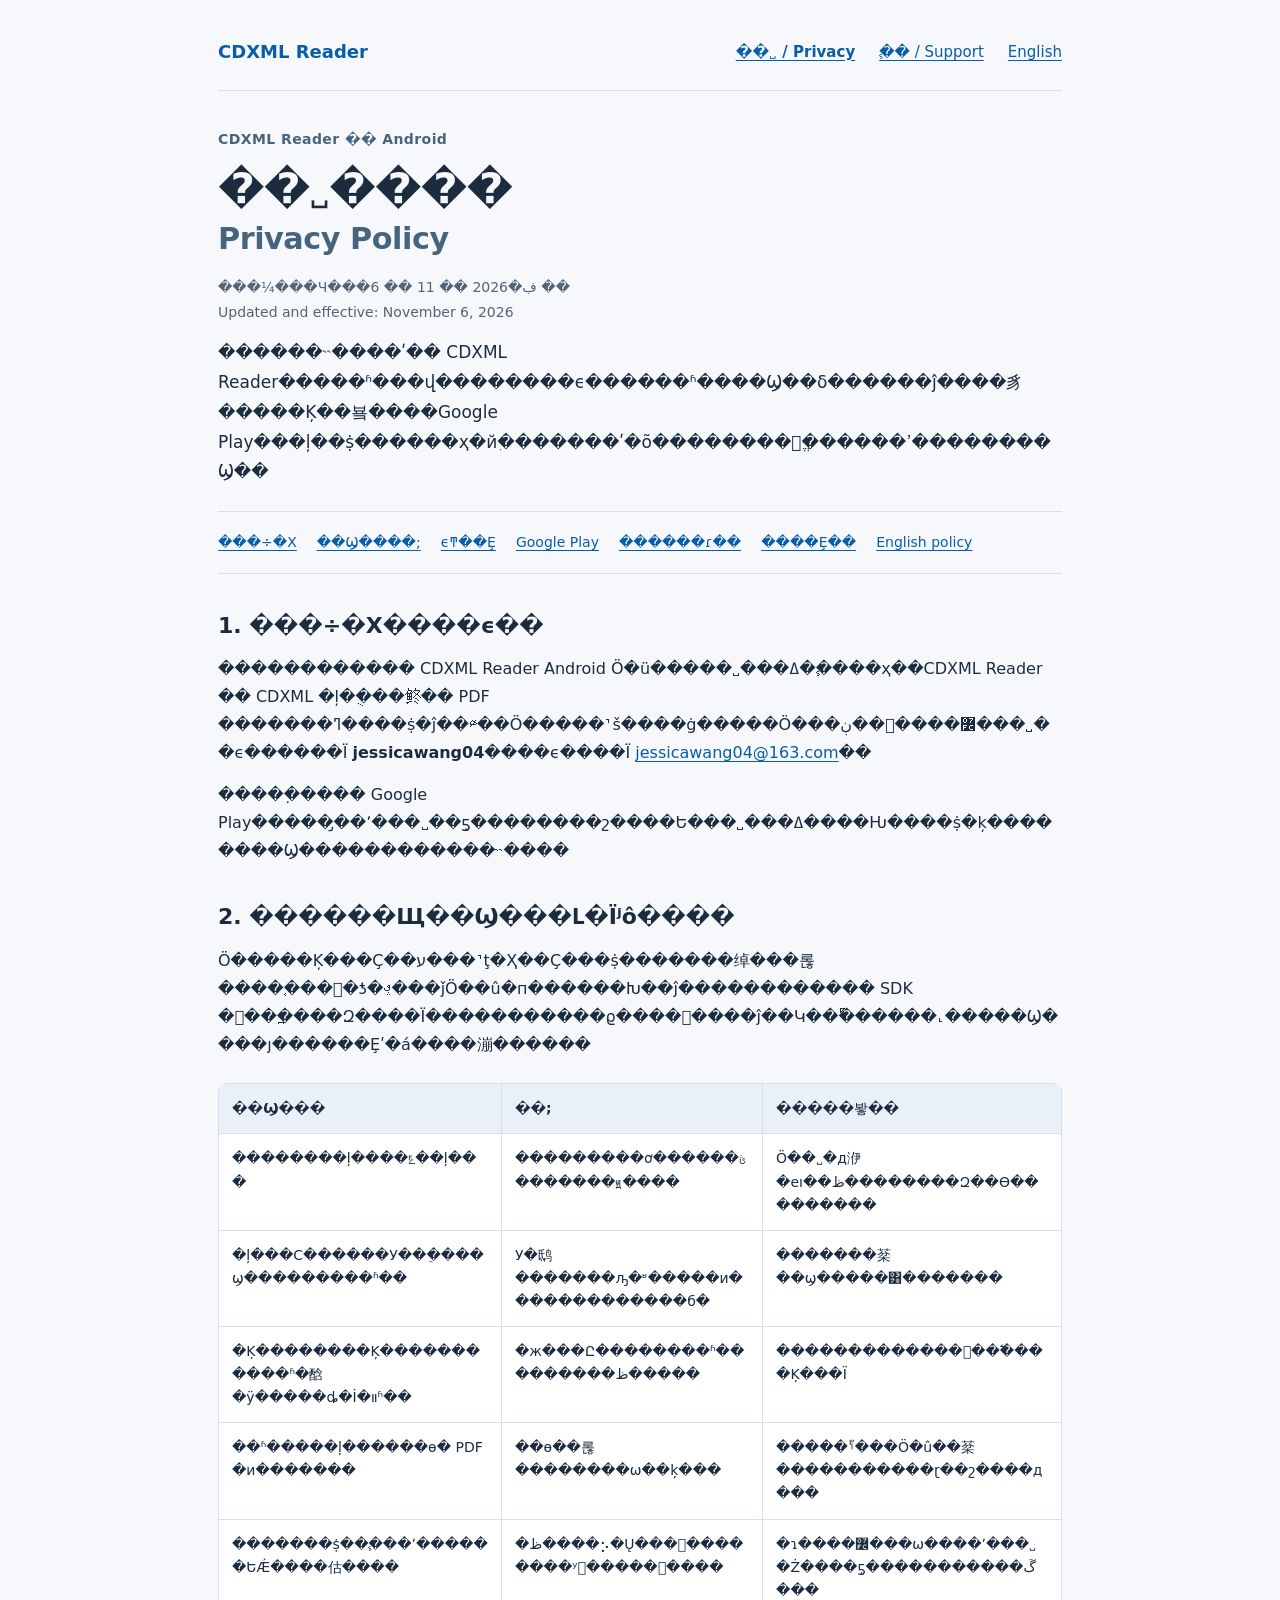
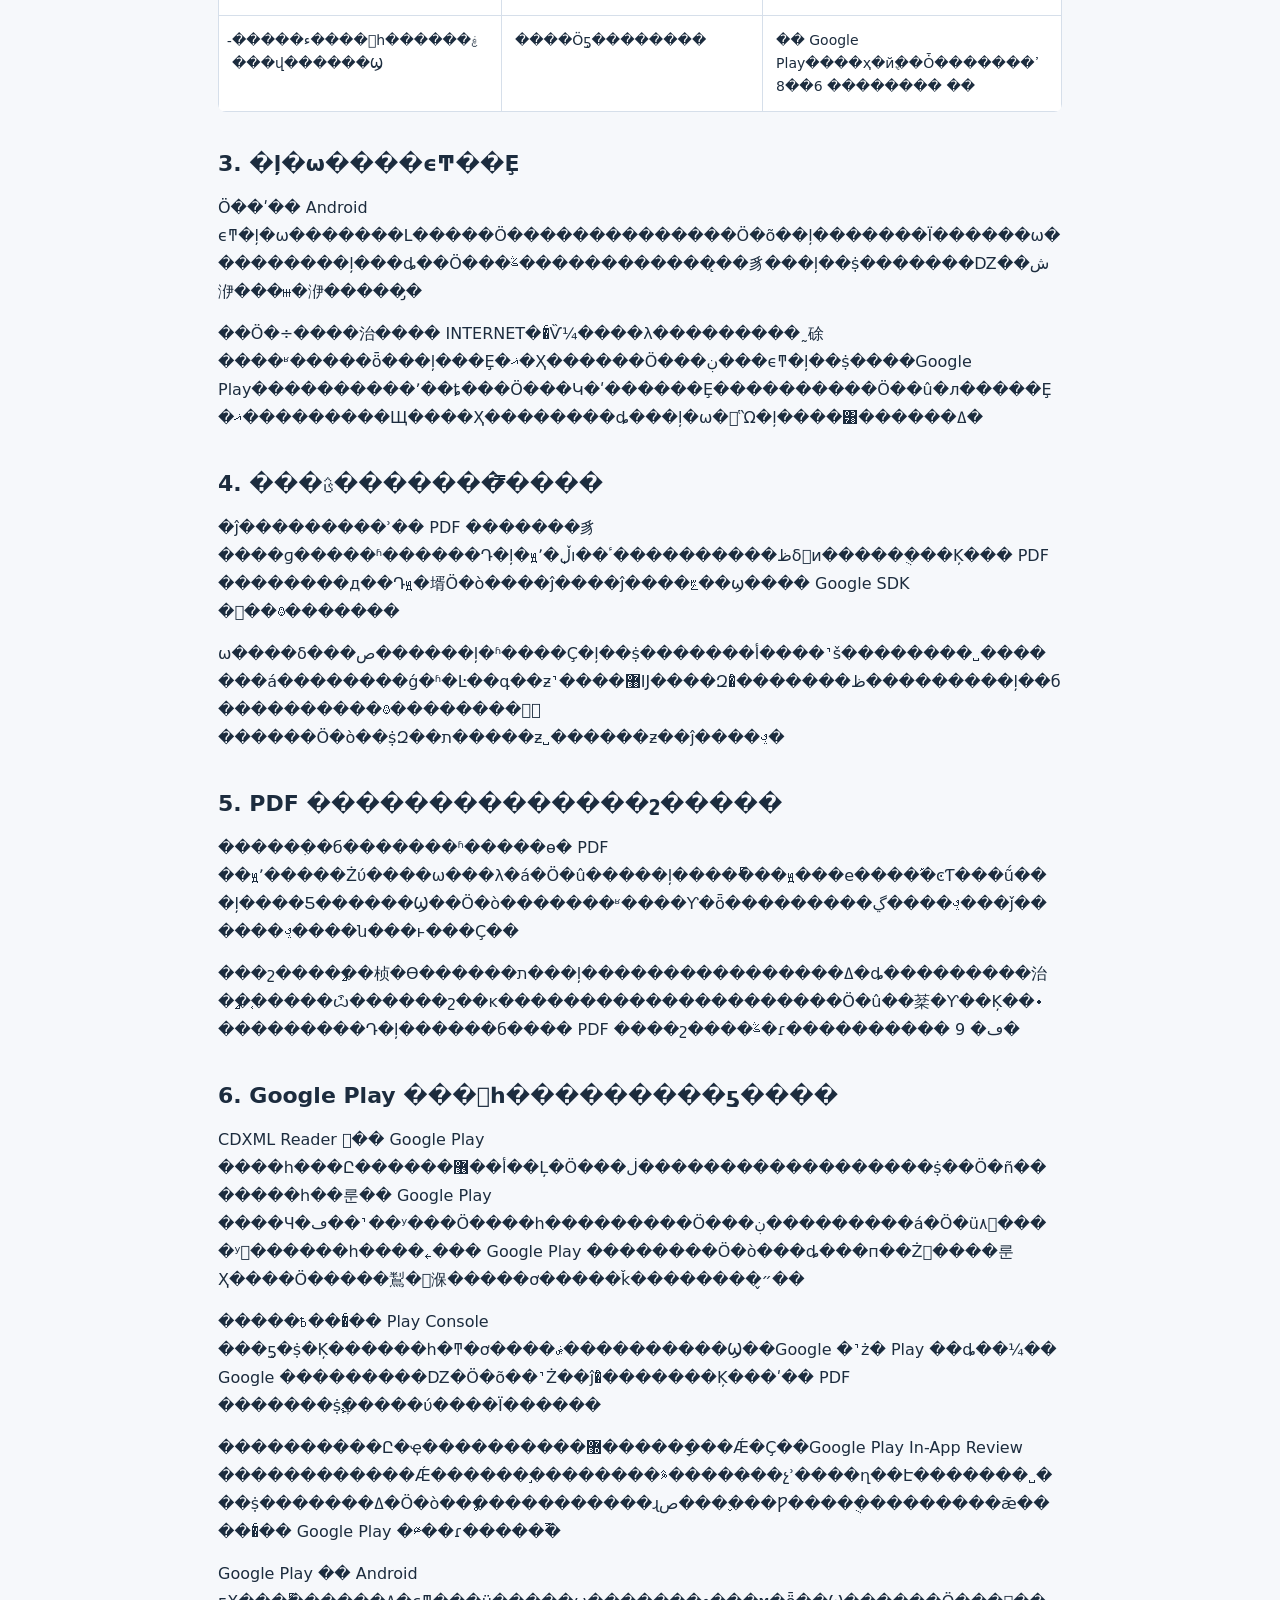
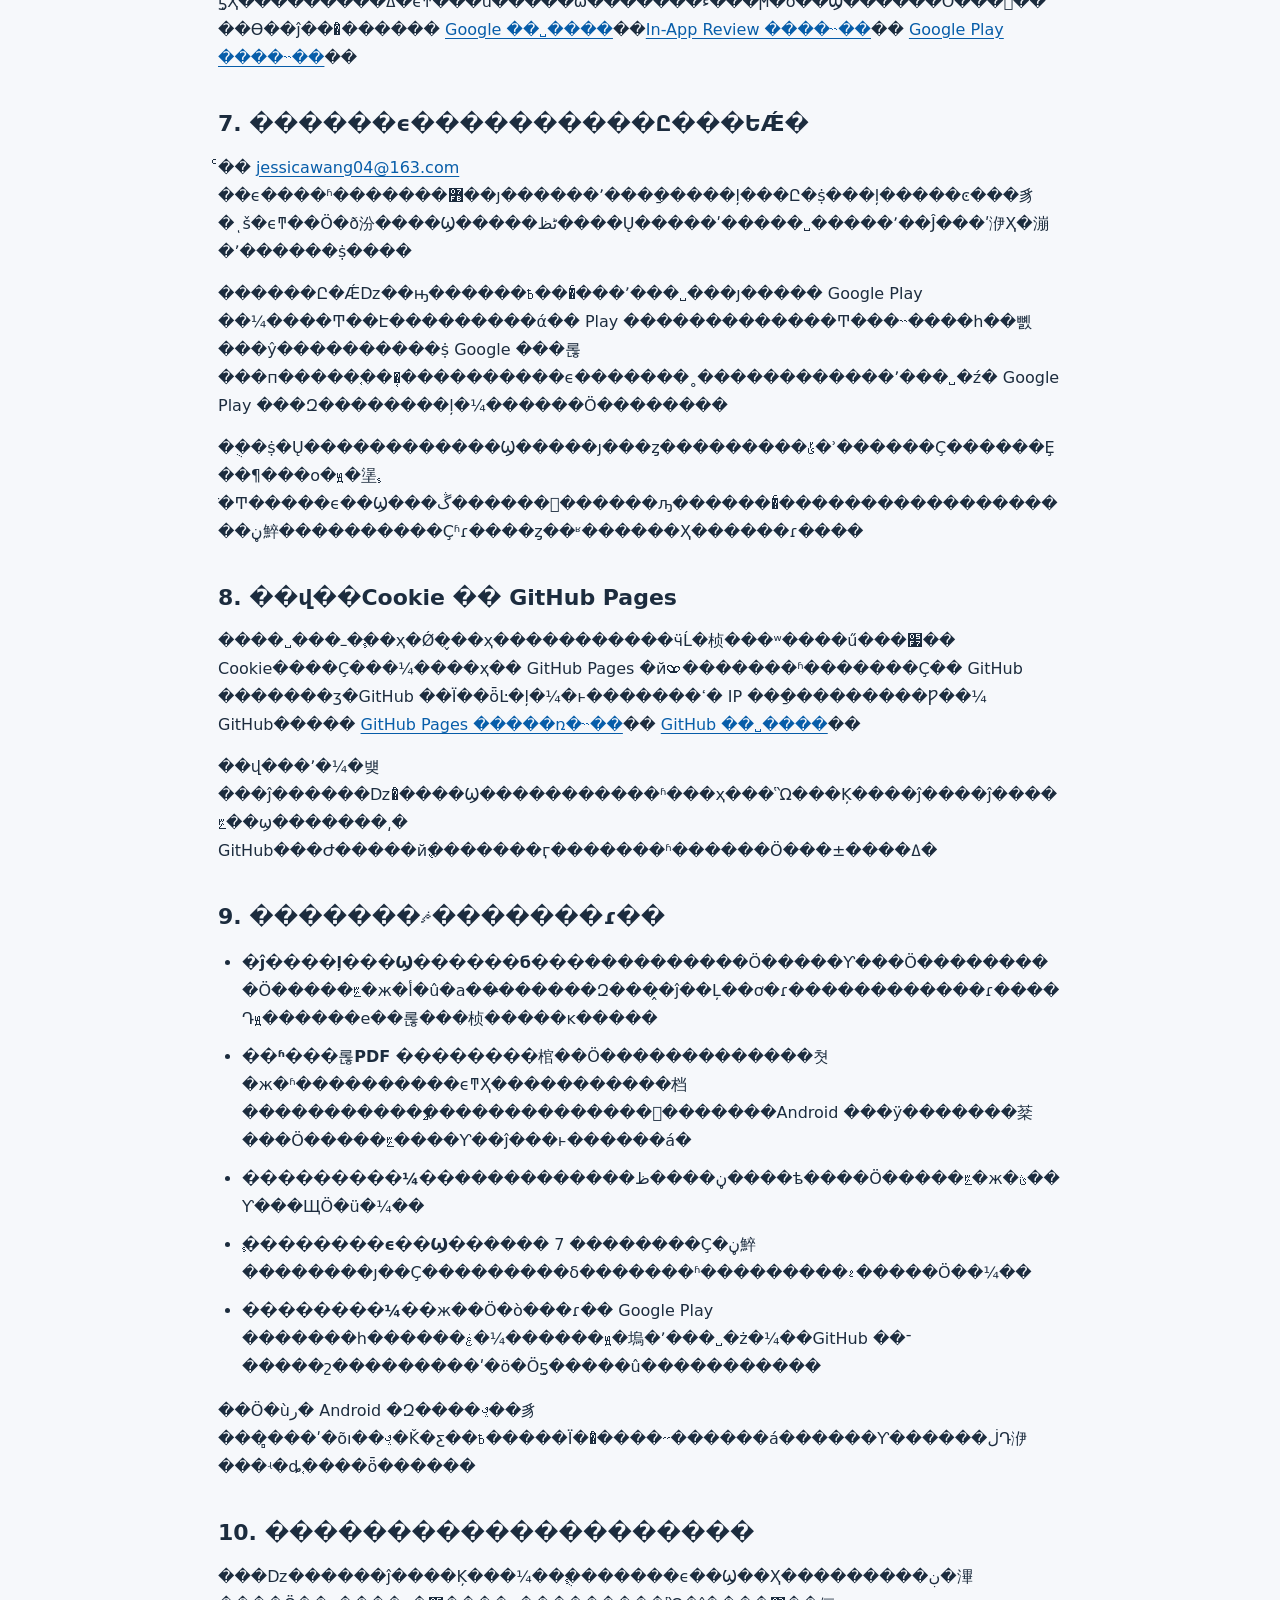
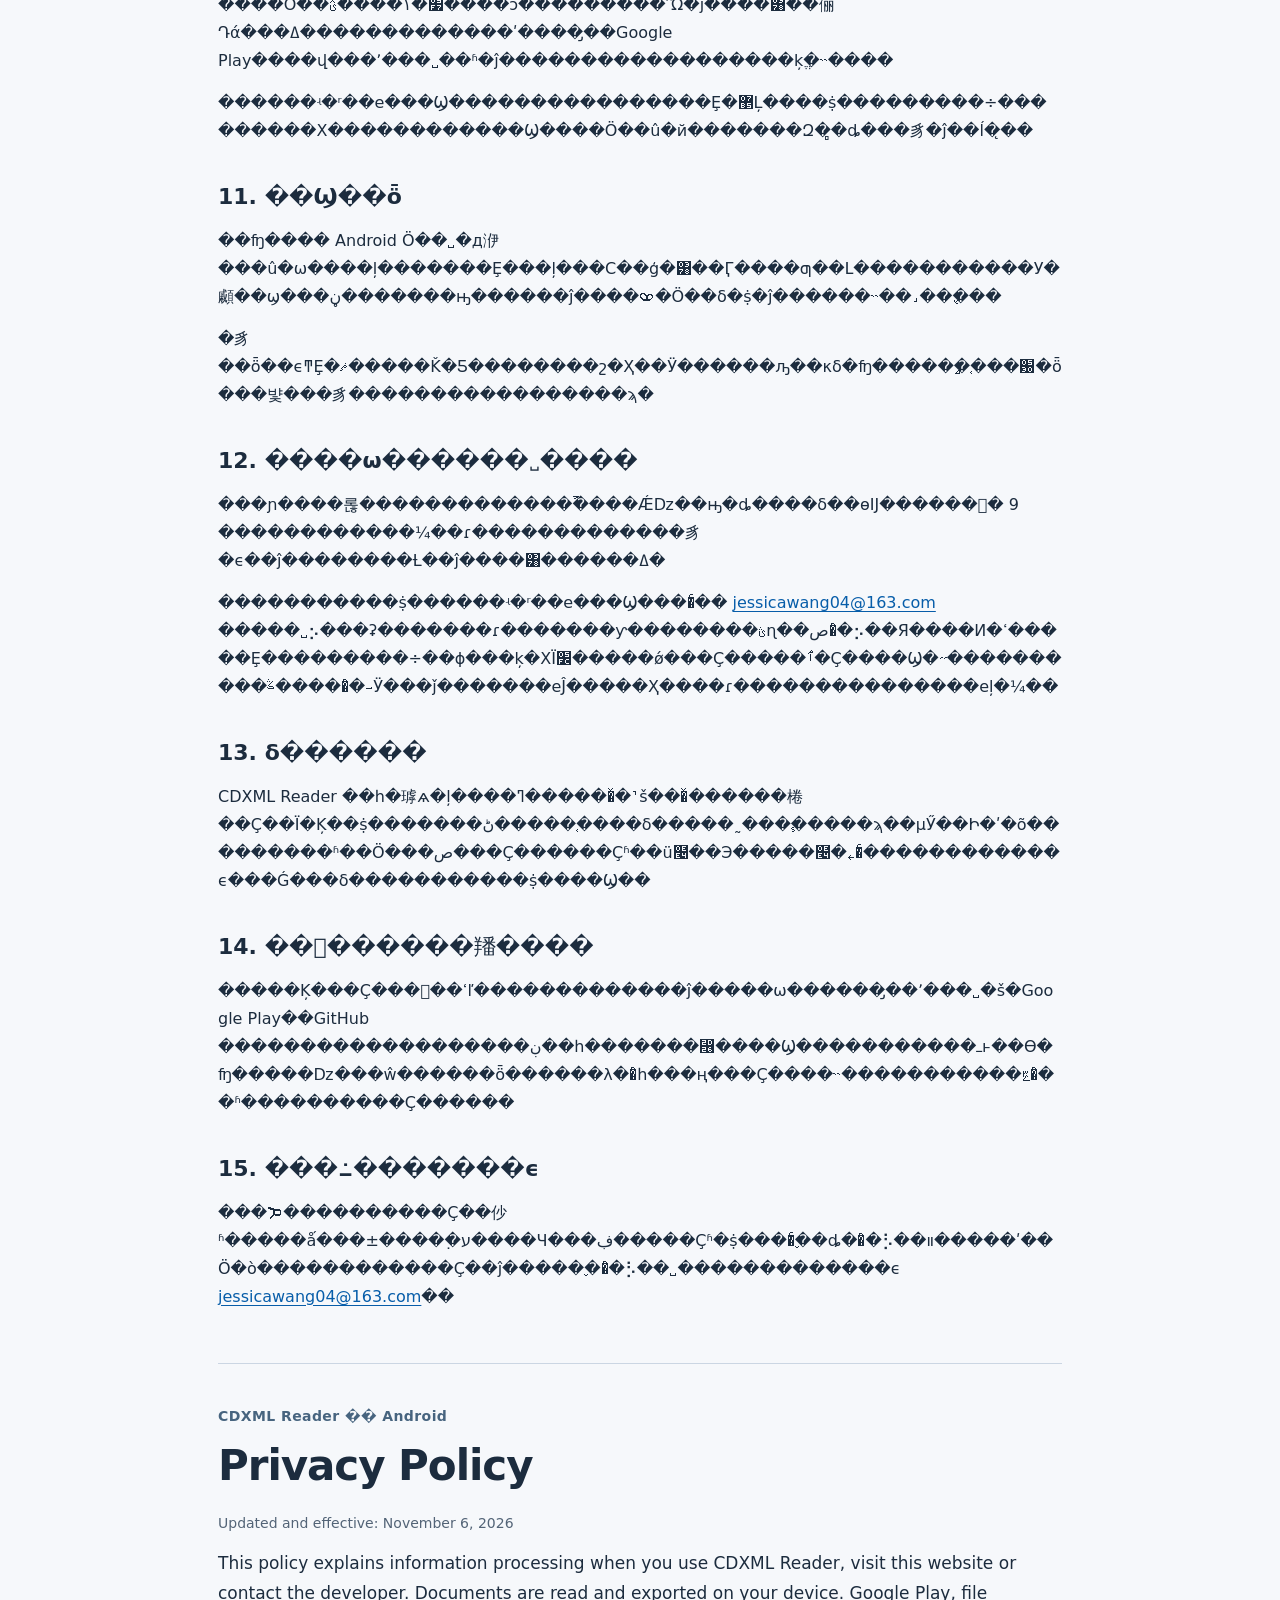
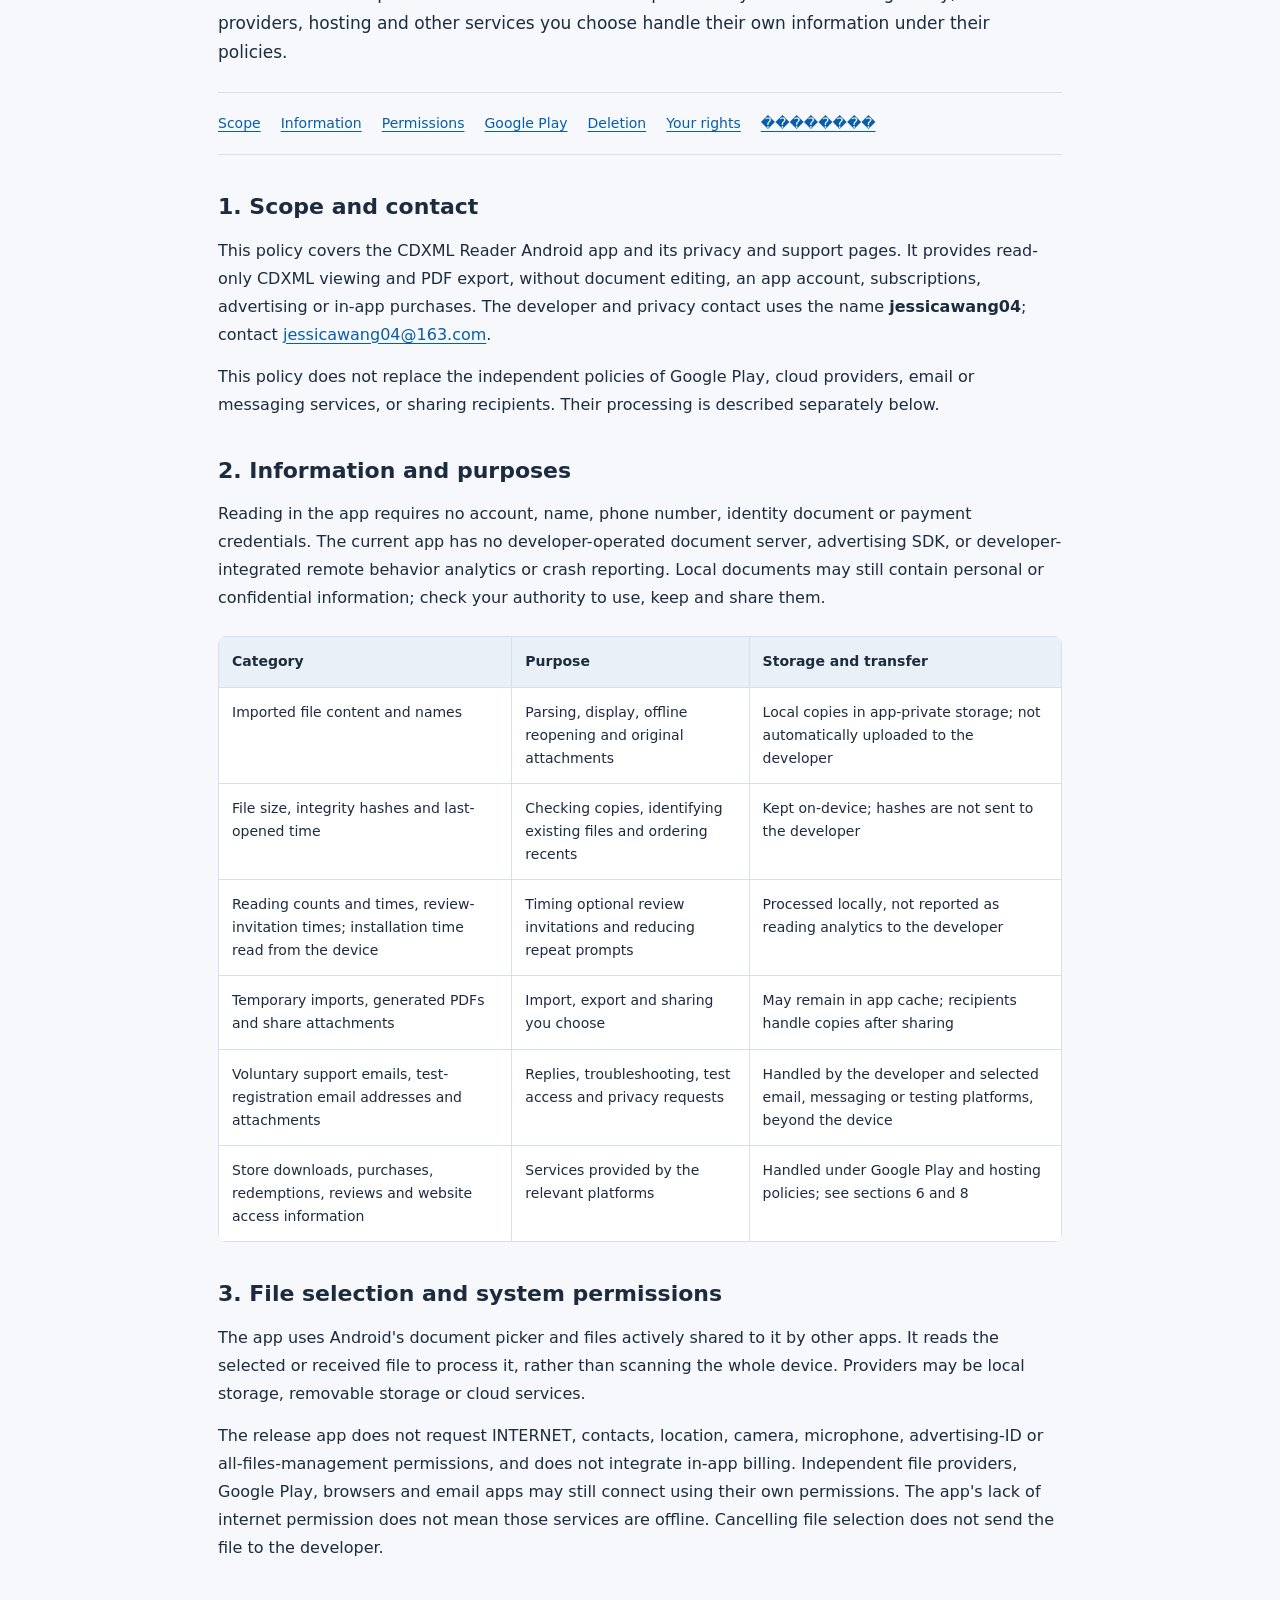
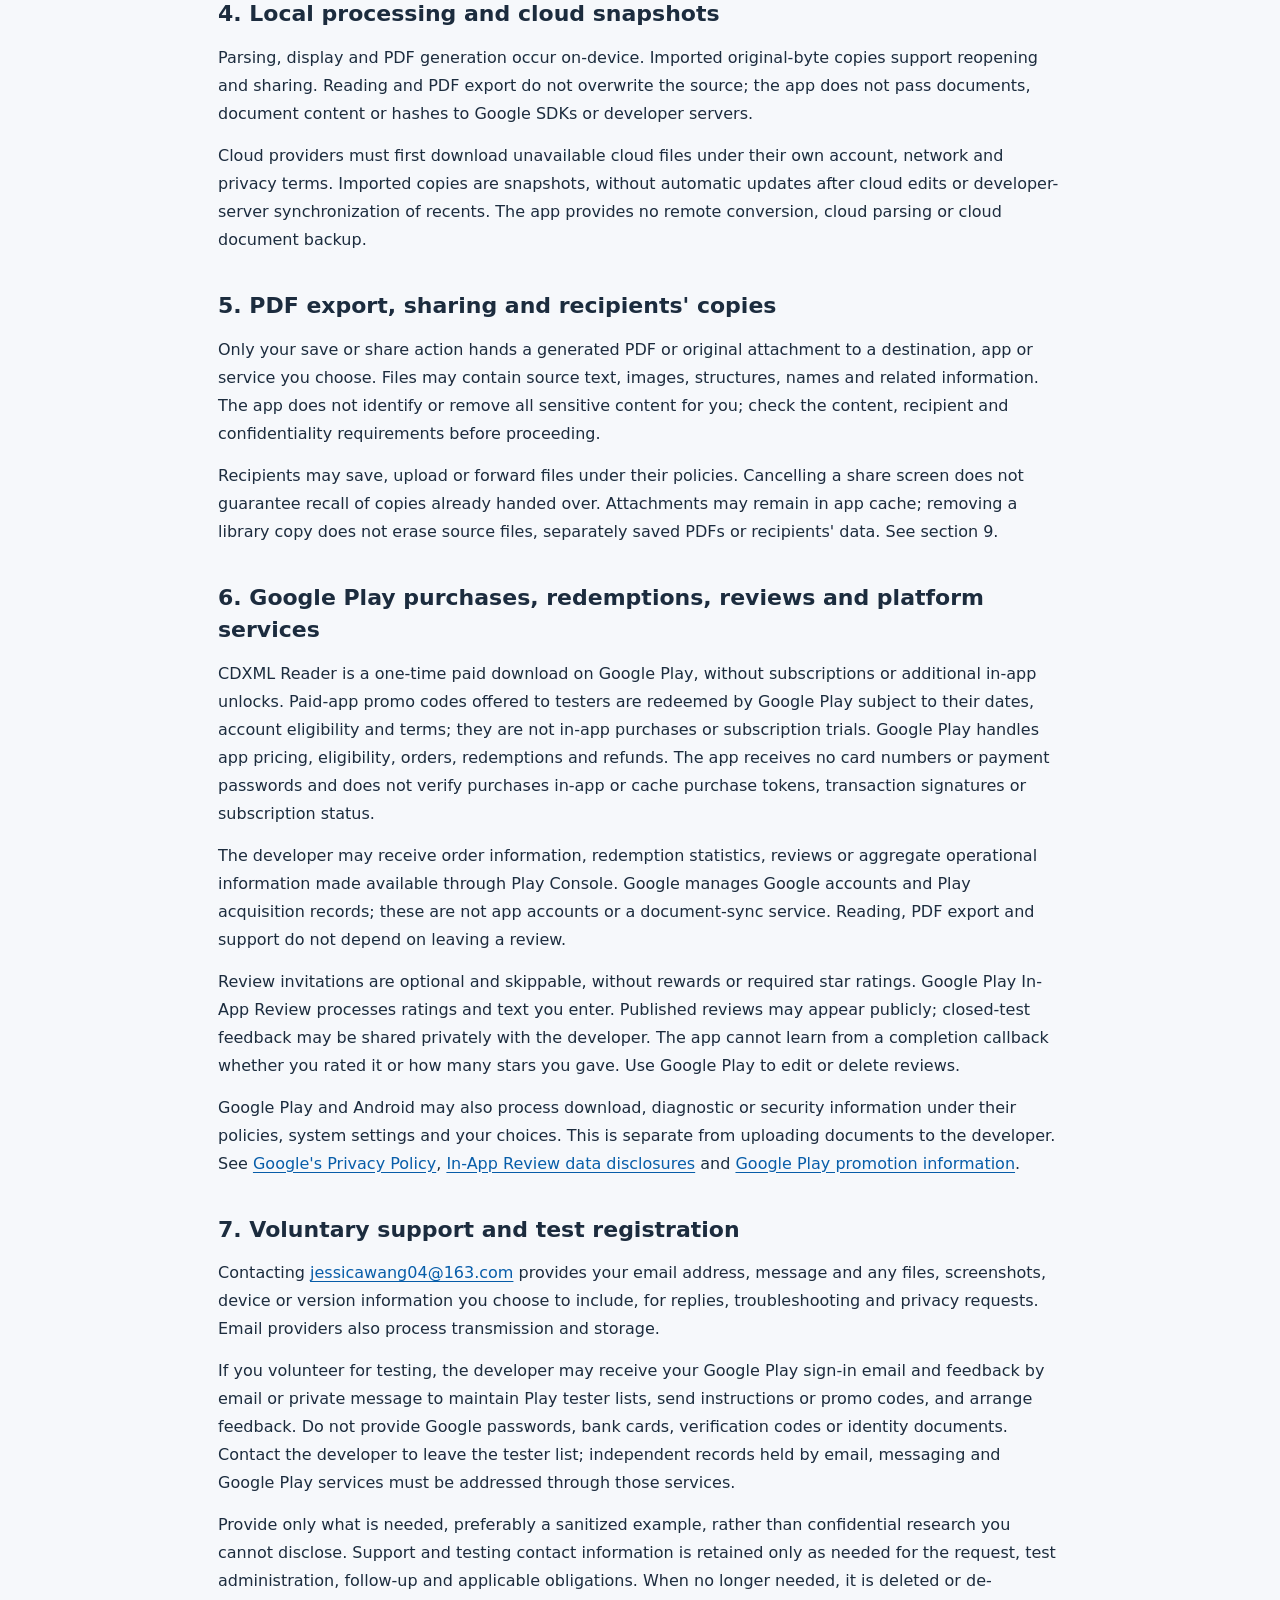
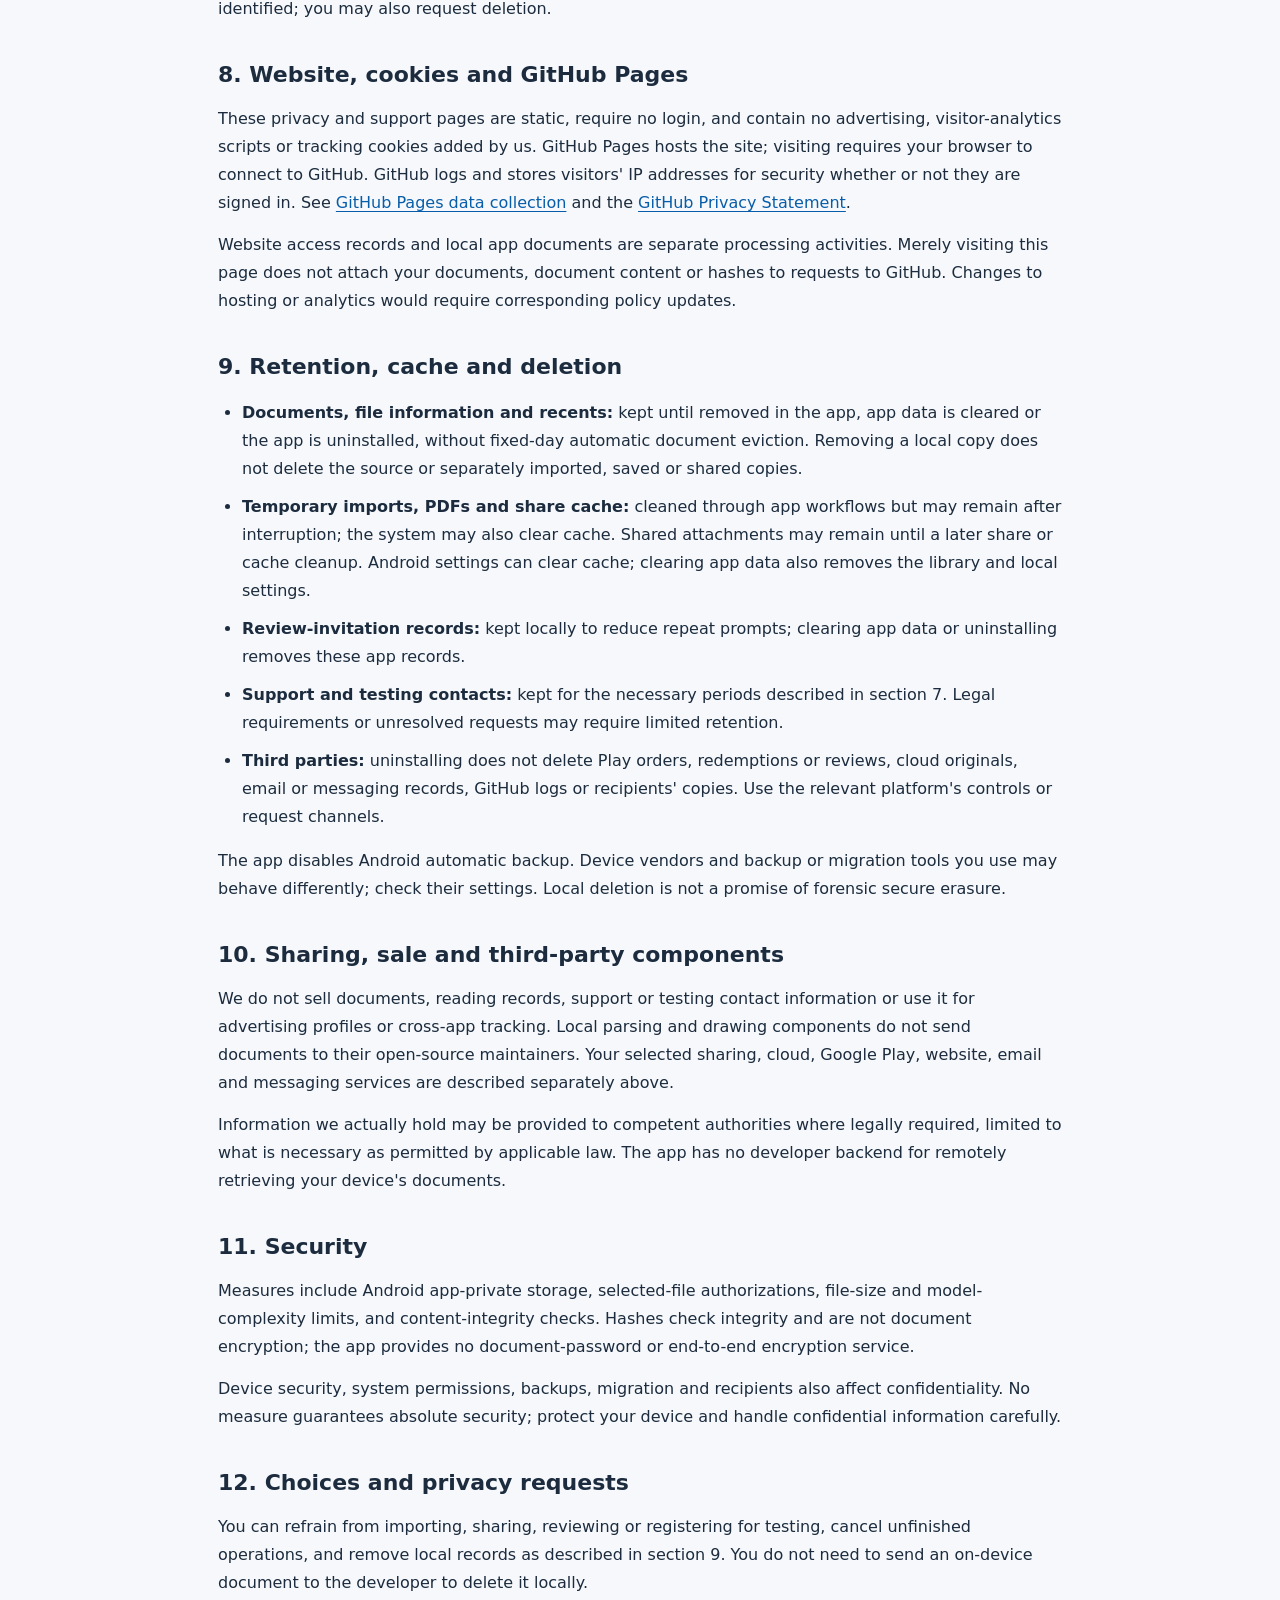
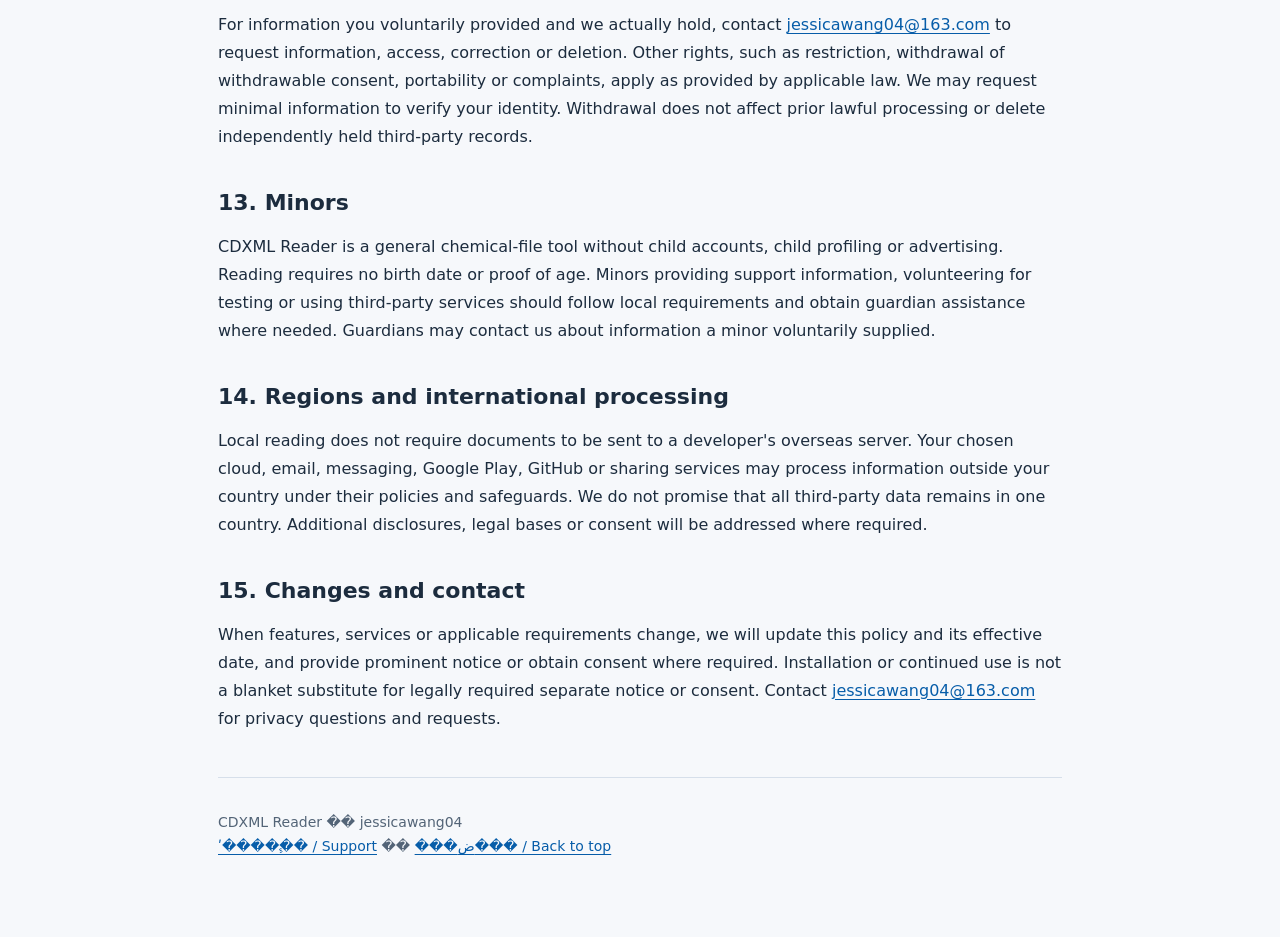
==== index.html @ 511cf960 "Publish CDXML Reader privacy policy and support pages" ====
<!doctype html>
<html lang="zh-CN">
<head>
  <meta charset="utf-8">
  <meta name="viewport" content="width=device-width, initial-scale=1">
  <meta name="description" content="CDXML Reader ��˽���� / Privacy Policy �� local CDXML reading, PDF export, Google Play and support.">
  <title>CDXML Reader �� ��˽���� / Privacy Policy</title>
  <link rel="stylesheet" href="style.css">
  <link rel="canonical" href="https://jessicawang04.github.io/CDXML-Reader/">
</head>
<body>
<a class="skip-link" href="#main">�������� / Skip to content</a>
<main id="main">
  <nav class="site-nav" aria-label="��վ���� / Site navigation">
    <a class="brand" href="index.html">CDXML Reader</a>
    <a href="index.html" aria-current="page">��˽ / Privacy</a>
    <a href="support.html">֧�� / Support</a>
    <a href="#english" lang="en">English</a>
  </nav>
  <header>
    <p class="eyebrow">CDXML Reader �� Android</p>
    <h1>��˽���� <span lang="en">Privacy Policy</span></h1>
    <p class="meta">���¼���Ч���ڣ�2026 �� 11 �� 6 ��<br><span lang="en">Updated and effective: November 6, 2026</span></p>
    <p class="intro">������˵����ʹ�� CDXML Reader�����ʱ���վ��������ϵ������ʱ����Ϣ��δ������ĵ����豸�����Ķ��뵼����Google Play���ļ��ṩ������ҳ�йܼ�������ʹ�õ��������񣬷ֱ������ߴ��������Ϣ��</p>
  </header>
  <nav class="policy-toc" aria-label="��������Ŀ¼">
    <a href="#zh-scope">���÷�Χ</a><a href="#zh-data">��Ϣ����;</a><a href="#zh-permissions">ϵͳ��Ȩ</a><a href="#zh-play">Google Play</a><a href="#zh-retention">������ɾ��</a><a href="#zh-rights">����Ȩ��</a><a href="#english" lang="en">English policy</a>
  </nav>

  <section lang="zh-CN" aria-label="������˽����">
    <h2 id="zh-scope">1. ���÷�Χ����ϵ��</h2>
    <p>������������ CDXML Reader Android Ӧ�ü�����˽���ߡ�֧����ҳ��CDXML Reader �� CDXML �ļ�ֻ���鿴�� PDF �������ߣ����ṩ�ĵ��༭��Ӧ�����˺š����ġ�����Ӧ���ڹ��򡣿����߼���˽��ϵ������Ϊ <strong>jessicawang04</strong>����ϵ����Ϊ <a href="mailto:jessicawang04@163.com">jessicawang04@163.com</a>��</p>
    <p>�����߲���� Google Play�����̡��ʼ���˽��ƽ̨��������շ����Ե���˽���ߡ����Ƕ����ṩ�ķ��������Ϣ������������˵����</p>

    <h2 id="zh-data">2. ������Щ��Ϣ���Լ�Ϊʲô����</h2>
    <p>Ӧ�����Ķ���Ҫ��ע���˺ţ�Ҳ��Ҫ���ṩ�������绰���롢����֤���򸶿�ƾ�ݡ���ǰӦ��û�п������Խ��ĵ������������ SDK �򿪷��߽����Զ����Ϊ�����������ϱ����񡣱����ĵ��Կ��ܰ������˻�����Ϣ����ȷ������Ȩʹ�á����漰������</p>
    <div class="table-wrap" tabindex="0" role="region" aria-label="��Ϣ�����;������λ��">
      <table>
        <thead><tr><th scope="col">��Ϣ���</th><th scope="col">��;</th><th scope="col">�����봫��</th></tr></thead>
        <tbody>
          <tr><td>��������ļ����ݺ��ļ���</td><td>���������ơ������ؿ�������ԭ����</td><td>Ӧ��˽�д洢�еı��ظ��������Զ��ϴ���������</td></tr>
          <tr><td>�ļ���С������У��ֵ����ϣ���������ʱ��</td><td>У�鸱�������ԡ�ʶ�����и�������������б�</td><td>�������棻��ϣ�����͸�������</td></tr>
          <tr><td>�Ķ��������Ķ�����������ʱ�䣻�ӱ�����ȡ�İ�װʱ��</td><td>�ж���Ը��������ʱ���������ظ�����</td><td>�������������򿪷��߱����Ķ���Ϊ</td></tr>
          <tr><td>��ʱ�����ļ������ɵ� PDF �ͷ�������</td><td>��ɵ��롢��������ѡ��ķ���</td><td>�����ݴ���Ӧ�û��棻�����������ɽ��շ����д���</td></tr>
          <tr><td>�������ṩ��֧���ʼ������ԵǼ����估����</td><td>�ظ����⡢�Ų���󡢹��������ʸ񼰴�����˽����</td><td>�ɿ����߼���ѡ����ʼ���˽�Ż����ƽ̨�����������ڱ���</td></tr>
          <tr><td>�̵����ء����򡢶һ������ۼ���վ������Ϣ</td><td>����Ӧƽ̨��������</td><td>�� Google Play����ҳ�йܷ��Ȱ������ߴ��������� 6��8 ��</td></tr>
        </tbody>
      </table>
    </div>

    <h2 id="zh-permissions">3. �ļ�ѡ����ϵͳ��Ȩ</h2>
    <p>Ӧ��ʹ�� Android ϵͳ�ļ�ѡ�������Լ�����Ӧ��������������Ӧ�õ��ļ�������Ϊ������ѡ���������ļ���ȡ��Ӧ���ݣ�������������̨�豸���ļ��ṩ�������Ǳ��ش洢���ⲿ�洢�����̡�</p>
    <p>��Ӧ�÷����治���� INTERNET��ͨѶ¼����λ���������˷硢����ʶ�����ȫ���ļ���Ȩ�ޣ�Ҳ������Ӧ���ڹ���ϵͳ�ļ��ṩ����Google Play����������ʼ��ȶ���Ӧ���Կ�ʹ������Ȩ����������Ӧ��û�л�����Ȩ�ޣ���������Щ����Ҳ��������ȡ���ļ�ѡ�񲻻Ὣ�ļ����͸������ߡ�</p>

    <h2 id="zh-local">4. ���ؽ��������̿���</h2>
    <p>�ĵ���������ʾ�� PDF �������豸����ɡ�����ʱ������Դ�ļ�ԭʼ�ֽڵı��ظ����������ٴδ򿪺ͷ�����ֻ���Ķ��� PDF ��������д��Դԭ�壻Ӧ�ò����ĵ����ĵ����ݻ��ϣ���� Google SDK �򿪷��߷�������</p>
    <p>ѡ����δ���ص������ļ�ʱ����Ҫ�ļ��ṩ�������أ����˺š��������˽�������á��������ǵ�ʱ�Ŀ��գ��ƶ˺����޸Ĳ����Զ�ͬ�������ظ���������ļ��б����������߷��������豸ͬ������Ӧ�ò��ṩԶ��ת�����ƶ˽������ƶ��ĵ����ݡ�</p>

    <h2 id="zh-sharing">5. PDF ��������������շ�����</h2>
    <p>������ִ�б�������ʱ�����ɵ� PDF ��ԭʼ�����Żύ����ѡ���λ�á�Ӧ�û�����ļ����ܰ���ԭ���е����֡�ͼƬ���ṹ���ļ����Ƽ������Ϣ��Ӧ�ò�������ʶ����Ƴ�ȫ���������ݡ����ڲ���ǰ������ݡ����ն���ͱ���Ҫ��</p>
    <p>���շ����ܱ��桢�ϴ������ת���ļ����������������ߡ�ȡ���������治�ܱ�֤�����ѽ������շ��ĸ���������������������Ӧ�û��棻�Ƴ��Ķ��⸱���������Դ�ļ������б���� PDF ����շ����ݣ�ɾ���������� 9 �ڡ�</p>

    <h2 id="zh-play">6. Google Play ���򡢶һ���������ƽ̨����</h2>
    <p>CDXML Reader ͨ�� Google Play ����һ���Ը������أ��޶��Ļ�Ӧ���ڶ������������������ṩ��Ӧ�ñ�������һ��룬�� Google Play ����Ч�ڡ��˺��ʸ���Ӧ����һ���������Ӧ���ڹ���������á�Ӧ�ü۸񡢹����ʸ񡢶������һ����˿��� Google Play ��������Ӧ�ò���ȡ���п��Ż򸶿����룬Ҳ����Ӧ�����鵥�򻺴湺�����ơ�����ǩ��������״̬��</p>
    <p>�����߿���ͨ�� Play Console ���ƽ̨�ṩ�Ķ������һ�ͳ�ơ����ۻ����������Ϣ��Google �˺ż� Play ��ȡ��¼�� Google ���������Ǳ�Ӧ�õ��˺Ż��ĵ�ͬ�������Ķ���ʹ�� PDF �������ṩ֧�ֲ����ύ����Ϊ������</p>
    <p>����������Ը�ҿ����������޽�����ָ���Ǽ�Ҫ��Google Play In-App Review ������������Ǽ������֣��������ۿ������̵�չʾ����ղ��Է�������˽���ṩ�������ߡ�Ӧ�ò��ܴ�����������ɻص���֪���Ƿ����ֻ���������ǣ�����ͨ�� Google Play �༭��ɾ�����ۡ�</p>
    <p>Google Play �� Android ƽ̨Ҳ���ܰ������ߡ�ϵͳ���ü�����ѡ�������ء���ϻ�ȫ��Ϣ������Ӧ���򿪷����ϴ��ĵ���ͬ������ <a href="https://policies.google.com/privacy">Google ��˽����</a>��<a href="https://developer.android.com/guide/playcore/in-app-review#data-safety">In-App Review ����˵��</a>�� <a href="https://support.google.com/googleplay/android-developer/answer/6321495?hl=en">Google Play ����˵��</a>��</p>

    <h2 id="zh-support">7. ������ϵ����������Ը���ԵǼ�</h2>
    <p>ͨ�� <a href="mailto:jessicawang04@163.com">jessicawang04@163.com</a> ��ϵ����ʱ�������߻��յ������ʼ���ַ�����ļ���Ը�ṩ���ļ�����ͼ���豸�ͺš�ϵͳ��Ӧ�ð汾����Ϣ�����ڻظ����Ų�����ʹ�����˽�����ʼ��Ĵ���ʹ洢Ҳ�漰�ʼ������ṩ����</p>
    <p>������Ը�Ǽǲ��ԣ������߿���ͨ���ʼ���˽���յ����� Google Play ��¼����Ͳ��Է���������ά�� Play �������������Ͳ���˵����һ��뼰���ŷ����������ṩ Google ���롢���п�����֤���֤����������ϵ�������˳������������ʼ���˽�ź� Google Play ���Զ��������ļ�¼������Ӧ��������</p>
    <p>��ֻ�ṩ�Ų������������Ϣ�����ȷ���ȥ���������ݵ�ʾ������Ҫ������Ȩ��¶���о�ԭ�塣֧�ֺͲ�����ϵ��Ϣ���ڴ������󡢹������ԡ�������ͨ�������������������ڼ䱣����������Ҫʱɾ����ȥ��ʶ������Ҳ������ɾ����</p>

    <h2 id="zh-website">8. ��վ��Cookie �� GitHub Pages</h2>
    <p>����˽���ߺ�֧��ҳ�Ǿ�̬��ҳ�����������ӵĹ�桢���ʷ����ű���׷�� Cookie����Ҫ���¼����ҳ�� GitHub Pages �йܣ�������ʱ�������Ҫ�� GitHub �������ӡ�GitHub ��Ϊ��ȫĿ�ļ�¼�ͱ�������ߵ� IP ��ַ���������Ƿ��¼ GitHub����� <a href="https://docs.github.com/en/pages/getting-started-with-github-pages/what-is-github-pages#data-collection">GitHub Pages �����ռ�˵��</a>�� <a href="https://docs.github.com/en/site-policy/privacy-policies/github-general-privacy-statement">GitHub ��˽����</a>��</p>
    <p>��վ���ʼ�¼�뱾���ĵ������ǲ�ͬ����Ϣ�����������ʱ���ҳ���Ὣ���Ķ����ĵ����ĵ����ݻ��ϣ�������͵� GitHub���Ժ�����йܷ�������ӷ�������ʱ������Ӧ���±����ߡ�</p>

    <h2 id="zh-retention">9. �������ޡ�������ɾ��</h2>
    <ul>
      <li><strong>�ĵ����ļ���Ϣ������б���</strong>����������Ӧ�����Ƴ���Ӧ���������Ӧ�����ݻ�ж�أ�û�а��̶������Զ���̭�ĵ��Ļ��ơ�ɾ������������ɾ����Դԭ������е��롢���桢�����ĸ�����</li>
      <li><strong>��ʱ���롢PDF ��������棺</strong>��Ӧ�������������쳣�ж�ʱ����������ϵͳҲ�����������档�����������ܱ��������������򻺴�������Android ���ÿ�������棻���Ӧ�����ݻ����Ƴ��ĵ���ͱ������á�</li>
      <li><strong>���������¼��</strong>�����������ڼ����ظ����ѣ����Ӧ�����ݻ�ж�ؿ��Ƴ���ЩӦ�ü�¼��</li>
      <li><strong>֧�ּ�������ϵ��Ϣ��</strong>���� 7 ��������Ҫ�ڼ䱣��������ȷ��Ҫ���������δ�������ʱ���������ޱ�����Ӧ��¼��</li>
      <li><strong>��������¼��</strong>ж��Ӧ�ò���ɾ�� Google Play �������һ������ۼ�¼������ԭ�塢�ʼ���˽�ż�¼��GitHub ��־�����շ���������ʹ�ö�Ӧƽ̨�����û�����������</li>
    </ul>
    <p>��Ӧ�ùر� Android �Զ����ݡ��豸���̻���ʹ�õı��ݡ�Ǩ�ƹ��߿�����Ϊ��ͬ����˶������á������Ƴ������ڶԴ洢���ʵ�ȡ֤����ȫ������</p>

    <h2 id="zh-third-parties">10. ��������������������</h2>
    <p>���ǲ������ĵ����Ķ���¼��֧�ֻ������ϵ��Ϣ��Ҳ���������ڹ�滭����Ӧ��׷�١����ؽ����ͻ���������Ὣ�ĵ����͸��俪Դά���ߡ�������������ʹ�����̡�Google Play����վ���ʼ���˽��ʱ�ĵ������������������ķֱ�˵����</p>
    <p>������ʵ�ʳ��е���Ϣ����������������Ȩ�޵Ļ����ṩ���������÷���������Χ������������Ϣ����Ӧ��û�й�������Զ�̻�ȡ���豸�ĵ��ĺ�̨��</p>

    <h2 id="zh-security">11. ��Ϣ��ȫ</h2>
    <p>��ʩ���� Android Ӧ��˽�д洢���û�ѡ����ļ�������Ȩ���ļ���С��ģ�͸��Ӷ����ƣ��Լ�����������У�顣��ϣ���ڼ�������ԣ������ĵ����ܣ�Ӧ��δ�ṩ�ĵ������˵��˼��ܷ���</p>
    <p>�豸��ȫ��ϵͳȨ�ޡ�����Ǩ�Ƽ��������շ�Ҳ��Ӱ������ԡ��κδ�ʩ�����ܱ�֤���԰�ȫ���뱣���豸�����������������ϡ�</p>

    <h2 id="zh-rights">12. ����ѡ������˽����</h2>
    <p>���ɲ����롢�������������ۡ����Ǽǲ��ԣ�ȡ����δ��ɵĲ������򰴵� 9 ������������¼��ɾ�������������豸�ϵ��ĵ��������Ƚ��ĵ����͸������ߡ�</p>
    <p>�����������ṩ������ʵ�ʳ��е���Ϣ����ͨ�� <a href="mailto:jessicawang04@163.com">jessicawang04@163.com</a> �����˽⡢���ʡ�������ɾ�������ƴ��������ؿɳ��ص�ͬ�⡢��Я����Ͷ�ߵ�����Ȩ���������÷��ɸ���ķ�ΧΪ׼�����ǿ���Ҫ�����ٱ�Ҫ����Ϣ�˶����������ݣ�����ͬ�ⲻӰ���ǰ�������еĴ�����Ҳ����ɾ���������������еļ�¼��</p>

    <h2 id="zh-minors">13. δ������</h2>
    <p>CDXML Reader ��һ�㻯ѧ�ļ����ߣ������ͯ�˺š���ͯ������棬��Ҫ��Ϊ�Ķ��ṩ�������ڻ�����֤����δ�����˷���֧�����ϡ��μӲ��Ի�ʹ�õ���������ʱ��Ӧ���ص���Ҫ������Ҫʱ��ü໤��Э�����໤�˿�ͨ������������ϵ���Ǵ���δ�����������ṩ����Ϣ��</p>

    <h2 id="zh-regions">14. ��ͬ������羳����</h2>
    <p>�����Ķ���Ҫ���򿪷��ߵľ�������������ĵ�����ѡ������̡��ʼ���˽�š�Google Play��GitHub �������������������ڹ��һ�������⴦����Ϣ�����������ߺͱ��ϴ�ʩ�����ǲ���ŵ������ȫ������λ��ͬһ���ң���Ҫ����˵�����������ݻ�ͬ��ʱ����������Ҫ������</p>

    <h2 id="zh-changes">15. ���߸�������ϵ</h2>
    <p>���ܡ����������Ҫ��仯ʱ�����ǻ���±����߲�ע����Ч���ڣ�����Ҫʱ�ṩ����֪ͨ��ȡ��ͬ�⡣��װ�����ʹ��Ӧ�ò������������Ҫ��ĵ�����֪��ͬ�⡣��˽�������������ϵ <a href="mailto:jessicawang04@163.com">jessicawang04@163.com</a>��</p>
  </section>

  <hr>
  <section lang="en" id="english" aria-label="English privacy policy">
    <header>
      <p class="eyebrow">CDXML Reader �� Android</p>
      <h1>Privacy Policy</h1>
      <p class="meta">Updated and effective: November 6, 2026</p>
      <p class="intro">This policy explains information processing when you use CDXML Reader, visit this website or contact the developer. Documents are read and exported on your device. Google Play, file providers, hosting and other services you choose handle their own information under their policies.</p>
    </header>
    <nav class="policy-toc" aria-label="English policy contents">
      <a href="#en-scope">Scope</a><a href="#en-data">Information</a><a href="#en-permissions">Permissions</a><a href="#en-play">Google Play</a><a href="#en-retention">Deletion</a><a href="#en-rights">Your rights</a><a href="#main" lang="zh-CN">��������</a>
    </nav>

    <h2 id="en-scope">1. Scope and contact</h2>
    <p>This policy covers the CDXML Reader Android app and its privacy and support pages. It provides read-only CDXML viewing and PDF export, without document editing, an app account, subscriptions, advertising or in-app purchases. The developer and privacy contact uses the name <strong>jessicawang04</strong>; contact <a href="mailto:jessicawang04@163.com">jessicawang04@163.com</a>.</p>
    <p>This policy does not replace the independent policies of Google Play, cloud providers, email or messaging services, or sharing recipients. Their processing is described separately below.</p>

    <h2 id="en-data">2. Information and purposes</h2>
    <p>Reading in the app requires no account, name, phone number, identity document or payment credentials. The current app has no developer-operated document server, advertising SDK, or developer-integrated remote behavior analytics or crash reporting. Local documents may still contain personal or confidential information; check your authority to use, keep and share them.</p>
    <div class="table-wrap" tabindex="0" role="region" aria-label="Information categories, purposes and storage">
      <table>
        <thead><tr><th scope="col">Category</th><th scope="col">Purpose</th><th scope="col">Storage and transfer</th></tr></thead>
        <tbody>
          <tr><td>Imported file content and names</td><td>Parsing, display, offline reopening and original attachments</td><td>Local copies in app-private storage; not automatically uploaded to the developer</td></tr>
          <tr><td>File size, integrity hashes and last-opened time</td><td>Checking copies, identifying existing files and ordering recents</td><td>Kept on-device; hashes are not sent to the developer</td></tr>
          <tr><td>Reading counts and times, review-invitation times; installation time read from the device</td><td>Timing optional review invitations and reducing repeat prompts</td><td>Processed locally, not reported as reading analytics to the developer</td></tr>
          <tr><td>Temporary imports, generated PDFs and share attachments</td><td>Import, export and sharing you choose</td><td>May remain in app cache; recipients handle copies after sharing</td></tr>
          <tr><td>Voluntary support emails, test-registration email addresses and attachments</td><td>Replies, troubleshooting, test access and privacy requests</td><td>Handled by the developer and selected email, messaging or testing platforms, beyond the device</td></tr>
          <tr><td>Store downloads, purchases, redemptions, reviews and website access information</td><td>Services provided by the relevant platforms</td><td>Handled under Google Play and hosting policies; see sections 6 and 8</td></tr>
        </tbody>
      </table>
    </div>

    <h2 id="en-permissions">3. File selection and system permissions</h2>
    <p>The app uses Android's document picker and files actively shared to it by other apps. It reads the selected or received file to process it, rather than scanning the whole device. Providers may be local storage, removable storage or cloud services.</p>
    <p>The release app does not request INTERNET, contacts, location, camera, microphone, advertising-ID or all-files-management permissions, and does not integrate in-app billing. Independent file providers, Google Play, browsers and email apps may still connect using their own permissions. The app's lack of internet permission does not mean those services are offline. Cancelling file selection does not send the file to the developer.</p>

    <h2 id="en-local">4. Local processing and cloud snapshots</h2>
    <p>Parsing, display and PDF generation occur on-device. Imported original-byte copies support reopening and sharing. Reading and PDF export do not overwrite the source; the app does not pass documents, document content or hashes to Google SDKs or developer servers.</p>
    <p>Cloud providers must first download unavailable cloud files under their own account, network and privacy terms. Imported copies are snapshots, without automatic updates after cloud edits or developer-server synchronization of recents. The app provides no remote conversion, cloud parsing or cloud document backup.</p>

    <h2 id="en-sharing">5. PDF export, sharing and recipients' copies</h2>
    <p>Only your save or share action hands a generated PDF or original attachment to a destination, app or service you choose. Files may contain source text, images, structures, names and related information. The app does not identify or remove all sensitive content for you; check the content, recipient and confidentiality requirements before proceeding.</p>
    <p>Recipients may save, upload or forward files under their policies. Cancelling a share screen does not guarantee recall of copies already handed over. Attachments may remain in app cache; removing a library copy does not erase source files, separately saved PDFs or recipients' data. See section 9.</p>

    <h2 id="en-play">6. Google Play purchases, redemptions, reviews and platform services</h2>
    <p>CDXML Reader is a one-time paid download on Google Play, without subscriptions or additional in-app unlocks. Paid-app promo codes offered to testers are redeemed by Google Play subject to their dates, account eligibility and terms; they are not in-app purchases or subscription trials. Google Play handles app pricing, eligibility, orders, redemptions and refunds. The app receives no card numbers or payment passwords and does not verify purchases in-app or cache purchase tokens, transaction signatures or subscription status.</p>
    <p>The developer may receive order information, redemption statistics, reviews or aggregate operational information made available through Play Console. Google manages Google accounts and Play acquisition records; these are not app accounts or a document-sync service. Reading, PDF export and support do not depend on leaving a review.</p>
    <p>Review invitations are optional and skippable, without rewards or required star ratings. Google Play In-App Review processes ratings and text you enter. Published reviews may appear publicly; closed-test feedback may be shared privately with the developer. The app cannot learn from a completion callback whether you rated it or how many stars you gave. Use Google Play to edit or delete reviews.</p>
    <p>Google Play and Android may also process download, diagnostic or security information under their policies, system settings and your choices. This is separate from uploading documents to the developer. See <a href="https://policies.google.com/privacy">Google's Privacy Policy</a>, <a href="https://developer.android.com/guide/playcore/in-app-review#data-safety">In-App Review data disclosures</a> and <a href="https://support.google.com/googleplay/android-developer/answer/6321495?hl=en">Google Play promotion information</a>.</p>

    <h2 id="en-support">7. Voluntary support and test registration</h2>
    <p>Contacting <a href="mailto:jessicawang04@163.com">jessicawang04@163.com</a> provides your email address, message and any files, screenshots, device or version information you choose to include, for replies, troubleshooting and privacy requests. Email providers also process transmission and storage.</p>
    <p>If you volunteer for testing, the developer may receive your Google Play sign-in email and feedback by email or private message to maintain Play tester lists, send instructions or promo codes, and arrange feedback. Do not provide Google passwords, bank cards, verification codes or identity documents. Contact the developer to leave the tester list; independent records held by email, messaging and Google Play services must be addressed through those services.</p>
    <p>Provide only what is needed, preferably a sanitized example, rather than confidential research you cannot disclose. Support and testing contact information is retained only as needed for the request, test administration, follow-up and applicable obligations. When no longer needed, it is deleted or de-identified; you may also request deletion.</p>

    <h2 id="en-website">8. Website, cookies and GitHub Pages</h2>
    <p>These privacy and support pages are static, require no login, and contain no advertising, visitor-analytics scripts or tracking cookies added by us. GitHub Pages hosts the site; visiting requires your browser to connect to GitHub. GitHub logs and stores visitors' IP addresses for security whether or not they are signed in. See <a href="https://docs.github.com/en/pages/getting-started-with-github-pages/what-is-github-pages#data-collection">GitHub Pages data collection</a> and the <a href="https://docs.github.com/en/site-policy/privacy-policies/github-general-privacy-statement">GitHub Privacy Statement</a>.</p>
    <p>Website access records and local app documents are separate processing activities. Merely visiting this page does not attach your documents, document content or hashes to requests to GitHub. Changes to hosting or analytics would require corresponding policy updates.</p>

    <h2 id="en-retention">9. Retention, cache and deletion</h2>
    <ul>
      <li><strong>Documents, file information and recents:</strong> kept until removed in the app, app data is cleared or the app is uninstalled, without fixed-day automatic document eviction. Removing a local copy does not delete the source or separately imported, saved or shared copies.</li>
      <li><strong>Temporary imports, PDFs and share cache:</strong> cleaned through app workflows but may remain after interruption; the system may also clear cache. Shared attachments may remain until a later share or cache cleanup. Android settings can clear cache; clearing app data also removes the library and local settings.</li>
      <li><strong>Review-invitation records:</strong> kept locally to reduce repeat prompts; clearing app data or uninstalling removes these app records.</li>
      <li><strong>Support and testing contacts:</strong> kept for the necessary periods described in section 7. Legal requirements or unresolved requests may require limited retention.</li>
      <li><strong>Third parties:</strong> uninstalling does not delete Play orders, redemptions or reviews, cloud originals, email or messaging records, GitHub logs or recipients' copies. Use the relevant platform's controls or request channels.</li>
    </ul>
    <p>The app disables Android automatic backup. Device vendors and backup or migration tools you use may behave differently; check their settings. Local deletion is not a promise of forensic secure erasure.</p>

    <h2 id="en-third-parties">10. Sharing, sale and third-party components</h2>
    <p>We do not sell documents, reading records, support or testing contact information or use it for advertising profiles or cross-app tracking. Local parsing and drawing components do not send documents to their open-source maintainers. Your selected sharing, cloud, Google Play, website, email and messaging services are described separately above.</p>
    <p>Information we actually hold may be provided to competent authorities where legally required, limited to what is necessary as permitted by applicable law. The app has no developer backend for remotely retrieving your device's documents.</p>

    <h2 id="en-security">11. Security</h2>
    <p>Measures include Android app-private storage, selected-file authorizations, file-size and model-complexity limits, and content-integrity checks. Hashes check integrity and are not document encryption; the app provides no document-password or end-to-end encryption service.</p>
    <p>Device security, system permissions, backups, migration and recipients also affect confidentiality. No measure guarantees absolute security; protect your device and handle confidential information carefully.</p>

    <h2 id="en-rights">12. Choices and privacy requests</h2>
    <p>You can refrain from importing, sharing, reviewing or registering for testing, cancel unfinished operations, and remove local records as described in section 9. You do not need to send an on-device document to the developer to delete it locally.</p>
    <p>For information you voluntarily provided and we actually hold, contact <a href="mailto:jessicawang04@163.com">jessicawang04@163.com</a> to request information, access, correction or deletion. Other rights, such as restriction, withdrawal of withdrawable consent, portability or complaints, apply as provided by applicable law. We may request minimal information to verify your identity. Withdrawal does not affect prior lawful processing or delete independently held third-party records.</p>

    <h2 id="en-minors">13. Minors</h2>
    <p>CDXML Reader is a general chemical-file tool without child accounts, child profiling or advertising. Reading requires no birth date or proof of age. Minors providing support information, volunteering for testing or using third-party services should follow local requirements and obtain guardian assistance where needed. Guardians may contact us about information a minor voluntarily supplied.</p>

    <h2 id="en-regions">14. Regions and international processing</h2>
    <p>Local reading does not require documents to be sent to a developer's overseas server. Your chosen cloud, email, messaging, Google Play, GitHub or sharing services may process information outside your country under their policies and safeguards. We do not promise that all third-party data remains in one country. Additional disclosures, legal bases or consent will be addressed where required.</p>

    <h2 id="en-changes">15. Changes and contact</h2>
    <p>When features, services or applicable requirements change, we will update this policy and its effective date, and provide prominent notice or obtain consent where required. Installation or continued use is not a blanket substitute for legally required separate notice or consent. Contact <a href="mailto:jessicawang04@163.com">jessicawang04@163.com</a> for privacy questions and requests.</p>
  </section>
  <footer><p>CDXML Reader �� jessicawang04<br><a href="support.html">ʹ����֧�� / Support</a> �� <a href="#main">���ض��� / Back to top</a></p></footer>
</main>
</body>
</html>
---- style.css ----
:root {
  color-scheme: light;
  font-family: system-ui, -apple-system, BlinkMacSystemFont, "Segoe UI", sans-serif;
  color: #1c2c3e;
  background: #f6f8fb;
  line-height: 1.75;
  font-synthesis: none;
}
* { box-sizing: border-box; }
html { scroll-padding-top: 24px; }
body { margin: 0; }
main { max-width: 900px; margin: 0 auto; padding: 36px 28px 64px; }
a { color: #075da9; text-underline-offset: 3px; overflow-wrap: anywhere; }
a:hover { color: #003d73; }
a:focus-visible, .table-wrap:focus-visible { outline: 3px solid #b85800; outline-offset: 4px; }
.skip-link { position: absolute; top: -100px; left: 16px; background: white; padding: 10px 14px; z-index: 1; }
.skip-link:focus { top: 12px; }
.site-nav { display: flex; align-items: center; gap: 12px 24px; flex-wrap: wrap; border-bottom: 1px solid #d6dfea; padding: 0 0 22px; }
.site-nav a { font-size: 15px; }
.site-nav .brand { margin-right: auto; font-size: 18px; font-weight: 750; text-decoration: none; }
.site-nav a[aria-current="page"] { font-weight: 700; }
header { margin: 36px 0 20px; }
.eyebrow { margin: 0 0 12px; color: #47647f; font-size: 14px; font-weight: 650; letter-spacing: .03em; }
h1 { font-size: clamp(29px, 5.4vw, 42px); line-height: 1.25; letter-spacing: -.025em; margin: 0 0 18px; }
h1 span { display: block; margin-top: 4px; color: #47647f; font-size: .72em; letter-spacing: -.015em; }
h2 { margin: 36px 0 14px; font-size: 22px; line-height: 1.45; }
p { margin: 14px 0; }
p, li, th, td { overflow-wrap: anywhere; }
.meta { color: #536477; font-size: 14px; }
.intro { font-size: 17px; }
.policy-toc { display: flex; flex-wrap: wrap; gap: 9px 20px; margin: 24px 0 34px; padding: 18px 0; border-top: 1px solid #d6dfea; border-bottom: 1px solid #d6dfea; font-size: 14px; }
.table-wrap { max-width: 100%; overflow-x: auto; margin: 24px 0; border-radius: 8px; }
table { width: 100%; border-collapse: collapse; background: white; font-size: 14px; line-height: 1.65; }
th, td { border: 1px solid #d6dfea; padding: 13px; min-width: 130px; text-align: left; vertical-align: top; }
th { background: #eaf0f7; font-weight: 700; }
ul { padding-left: 24px; }
li { margin: 10px 0; }
hr { border: 0; border-top: 1px solid #cbd6e3; margin: 52px 0 40px; }
footer { margin-top: 44px; padding-top: 18px; border-top: 1px solid #d6dfea; color: #536477; font-size: 14px; }
section[id], h2[id] { scroll-margin-top: 24px; }
@media (max-width: 560px) {
  main { padding: 24px 16px 44px; }
  .site-nav { gap: 10px 20px; padding-bottom: 18px; }
  .site-nav .brand { flex-basis: 100%; }
  header { margin-top: 28px; }
  h2 { font-size: 21px; }
  th, td { padding: 10px; min-width: 112px; }
}
@media print {
  :root { background: white; color: black; }
  main { max-width: none; padding: 0; }
  .site-nav, .policy-toc, .skip-link, footer { display: none; }
  a { color: inherit; }
  h2 { break-after: avoid; }
  tr { break-inside: avoid; }
  .table-wrap { overflow: visible; }
}
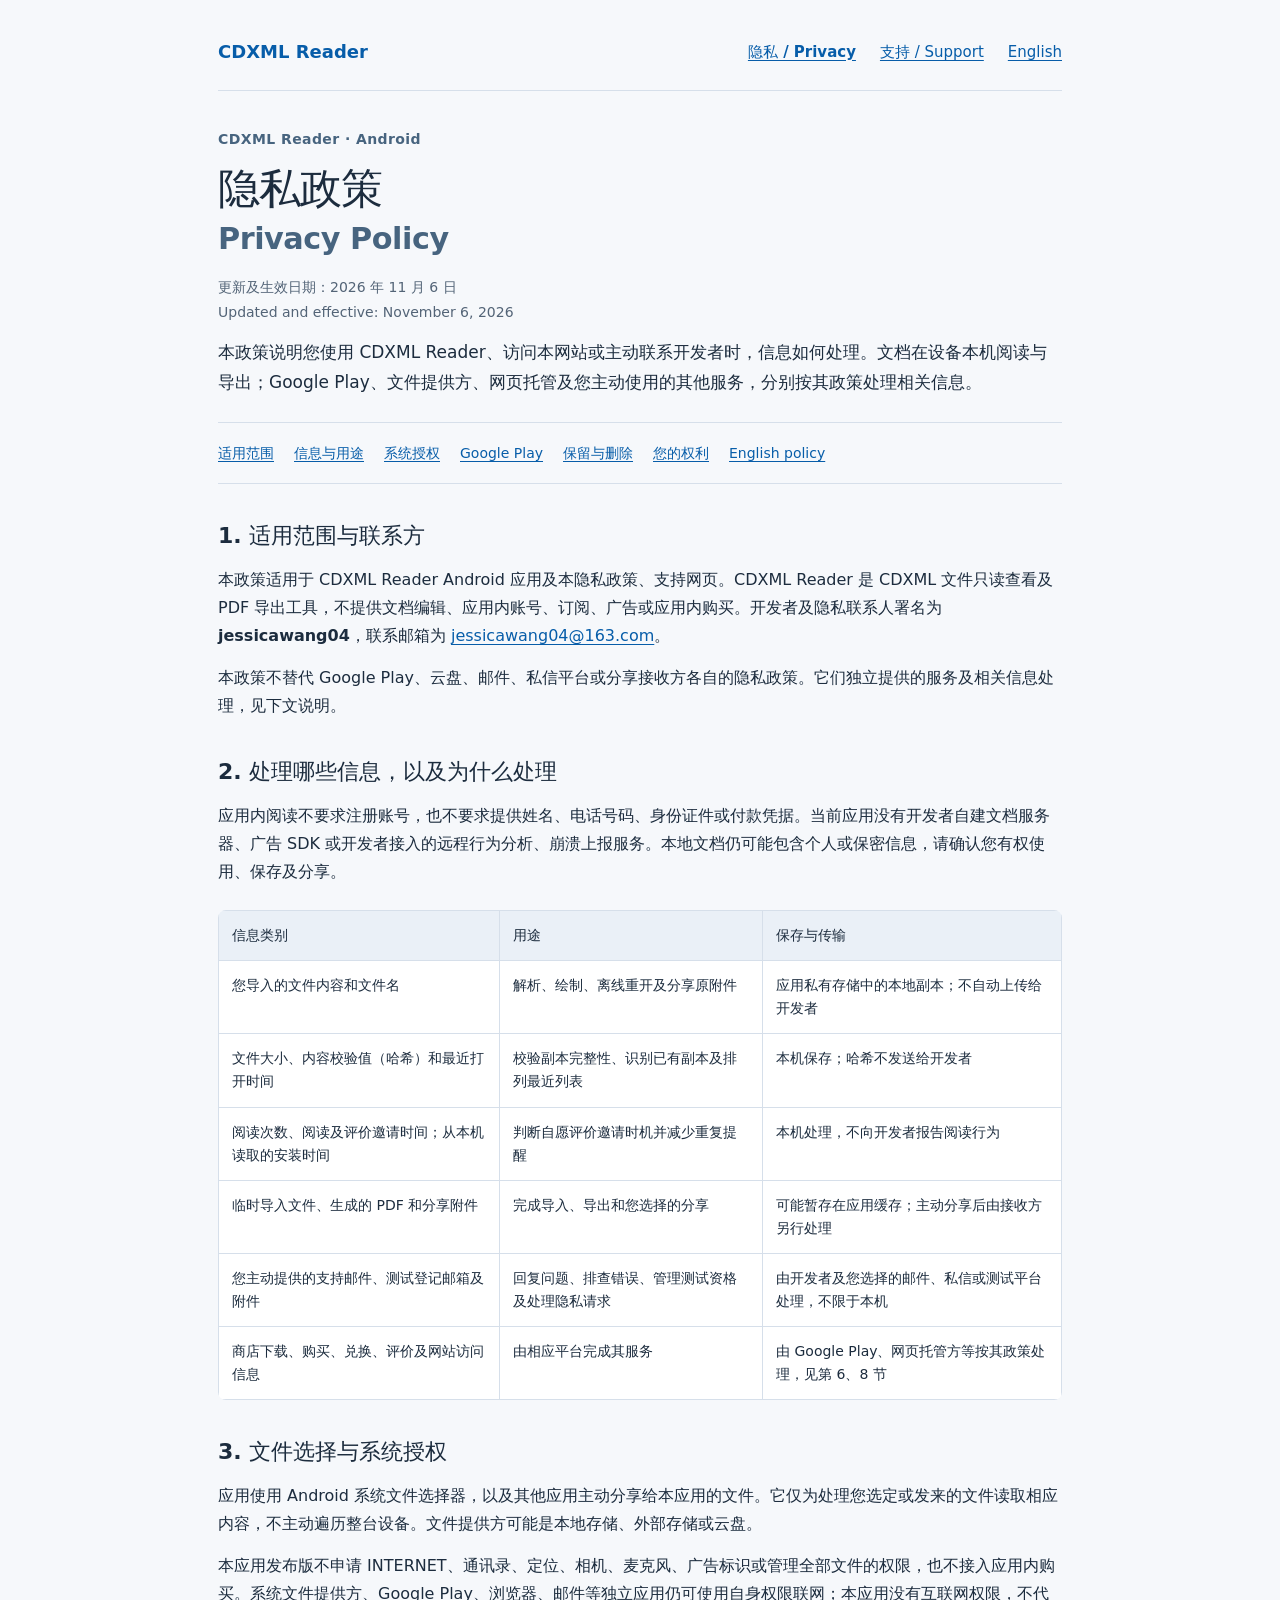
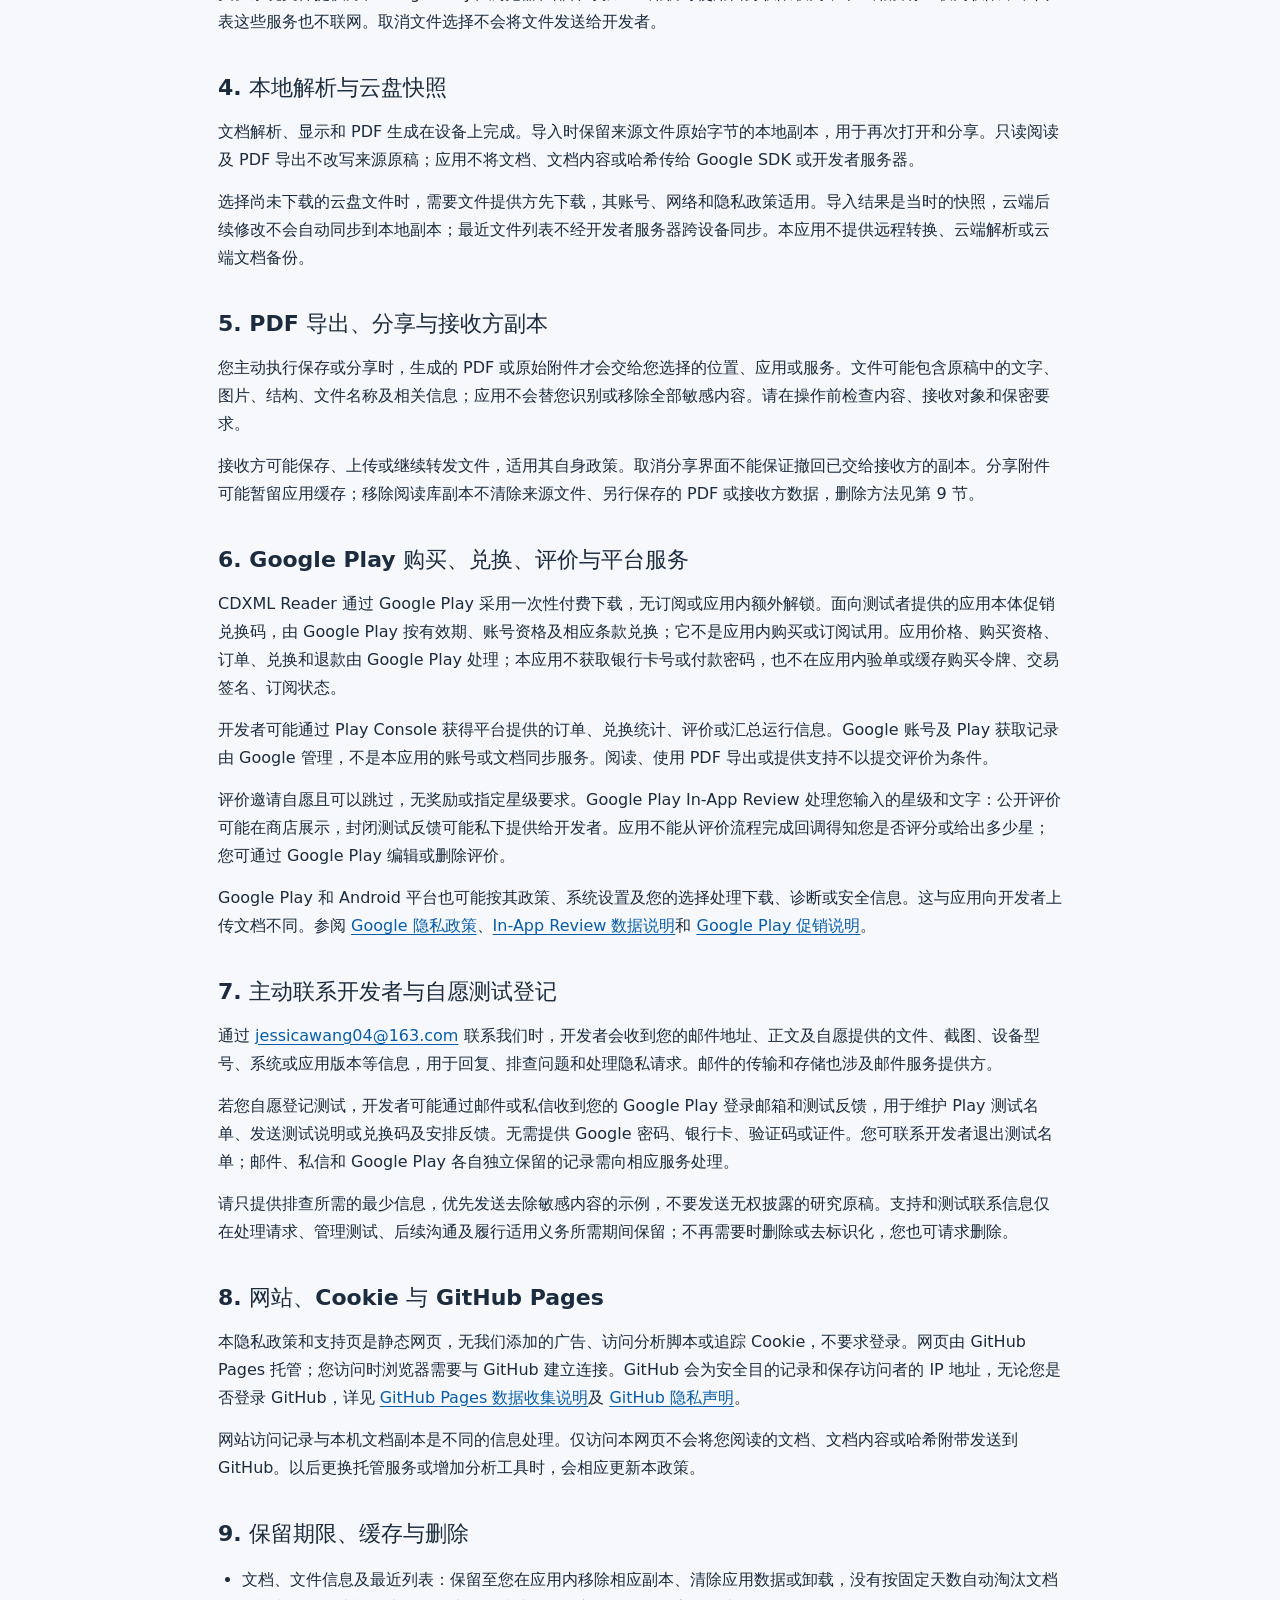
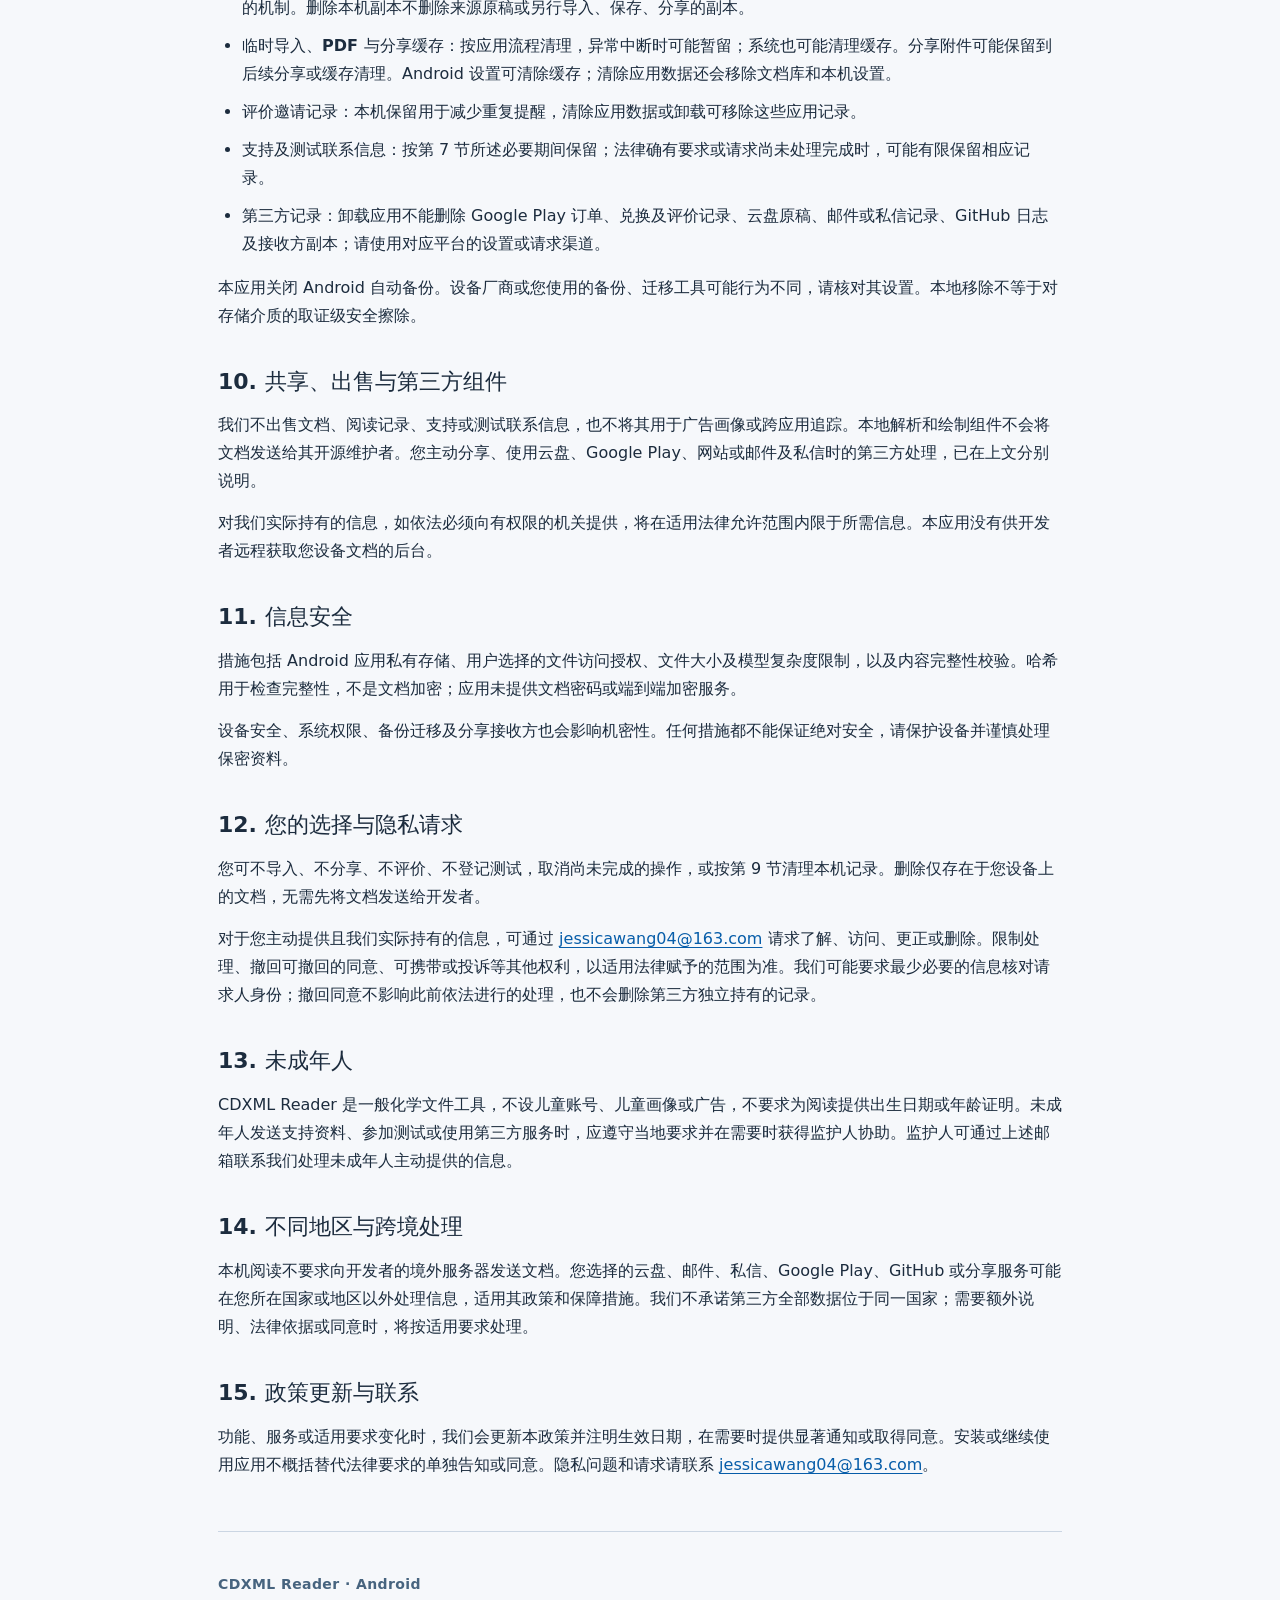
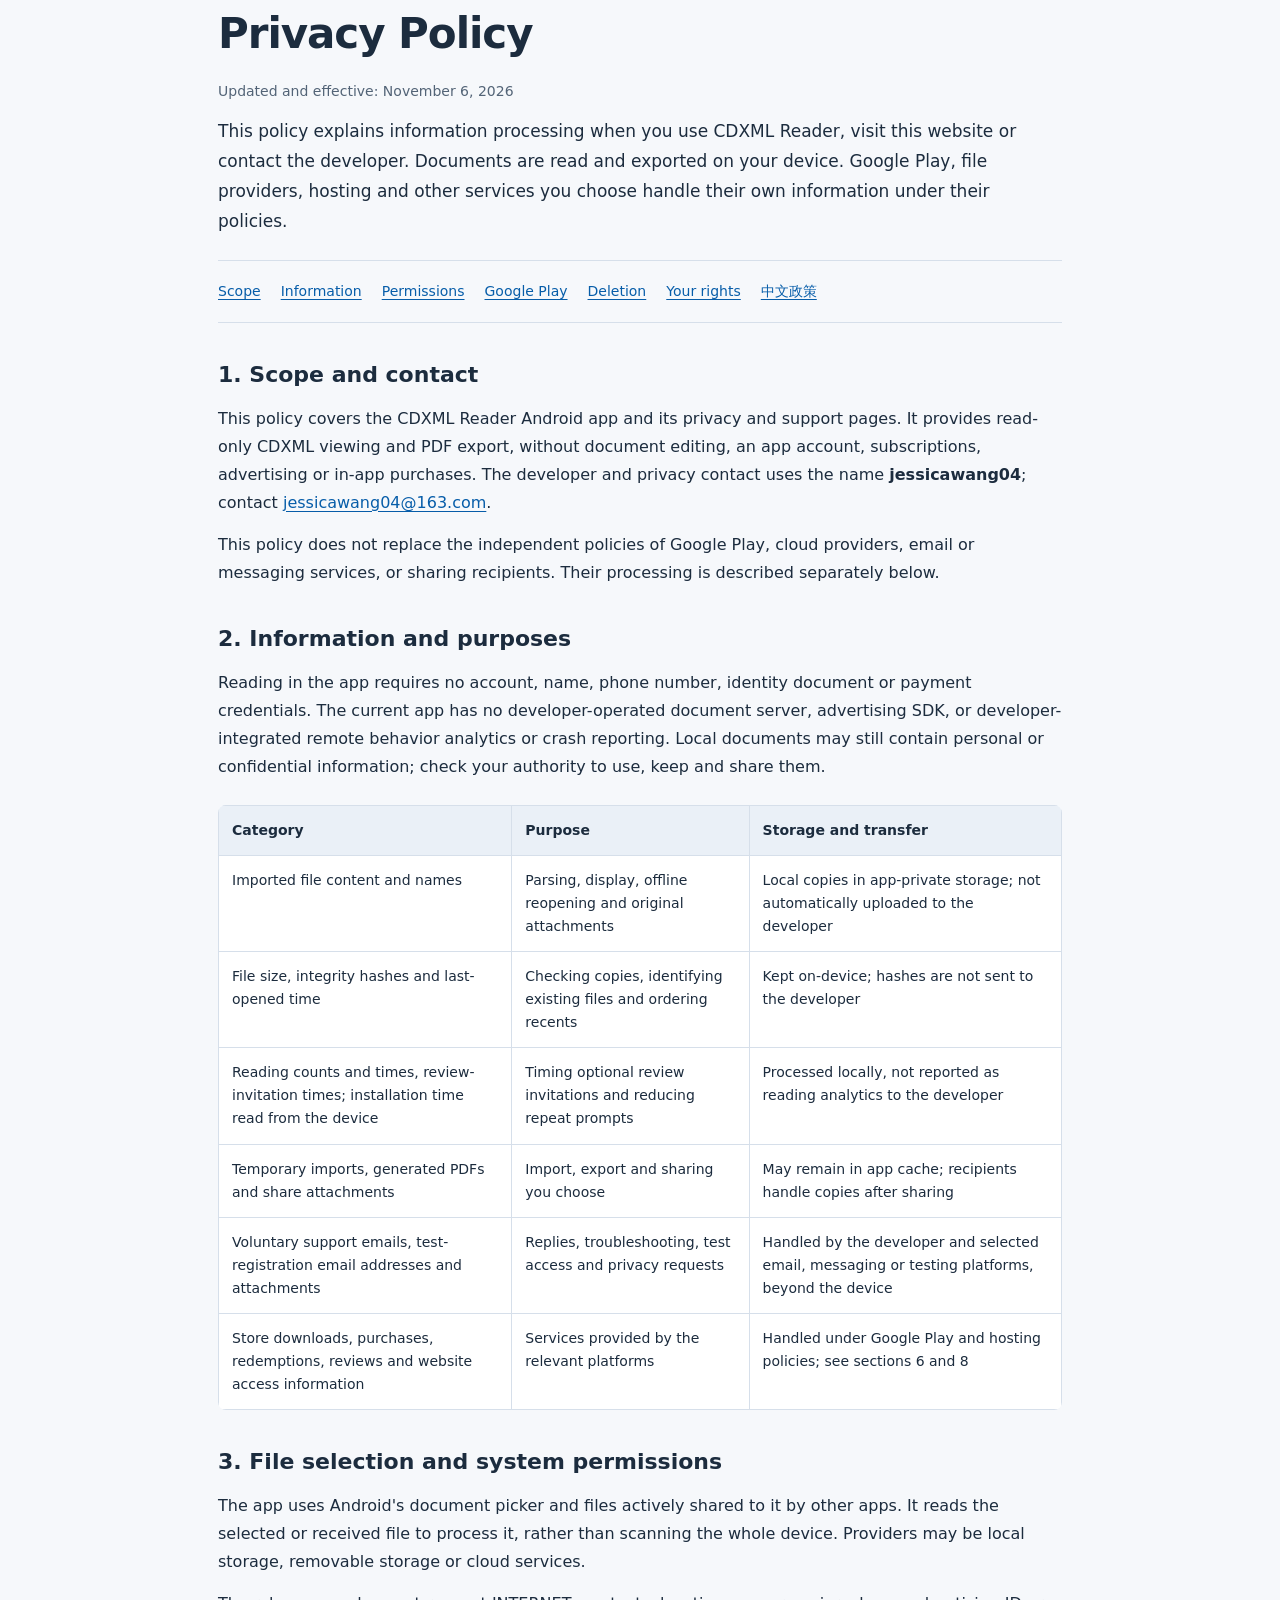
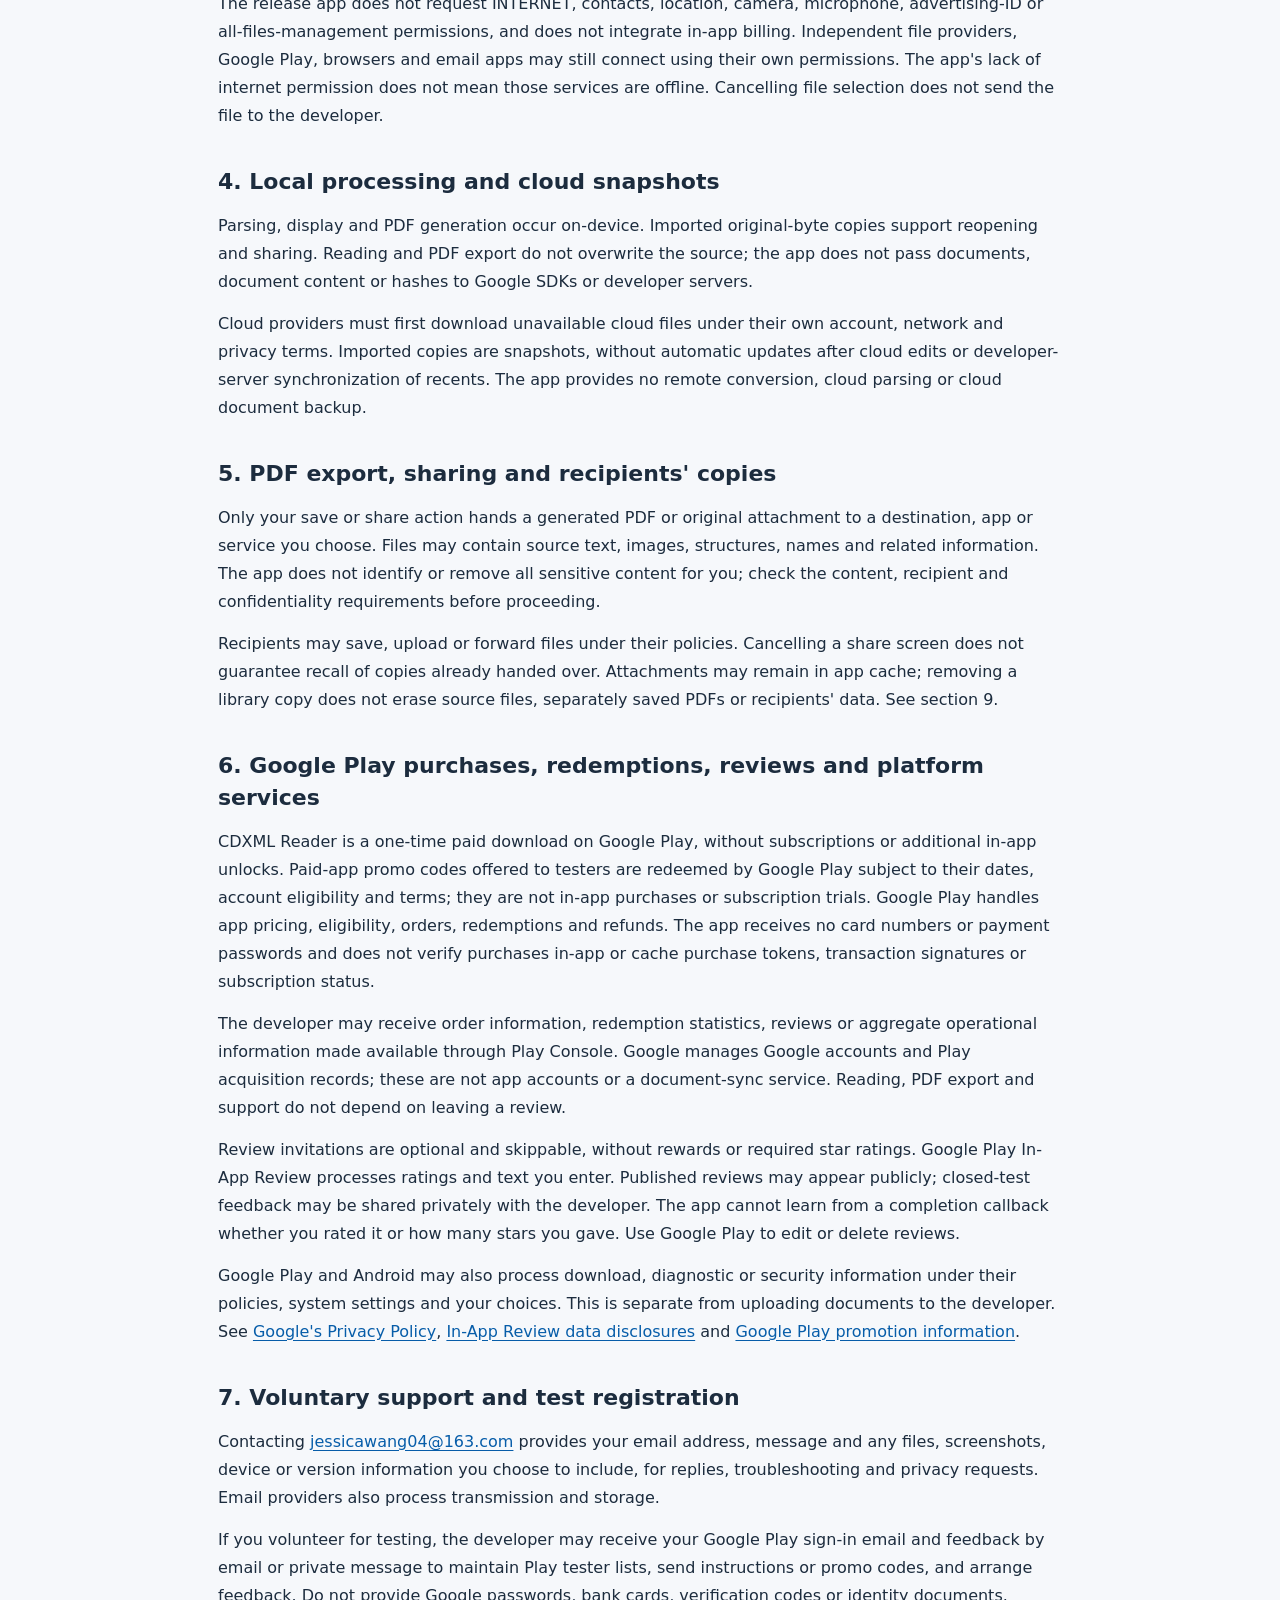
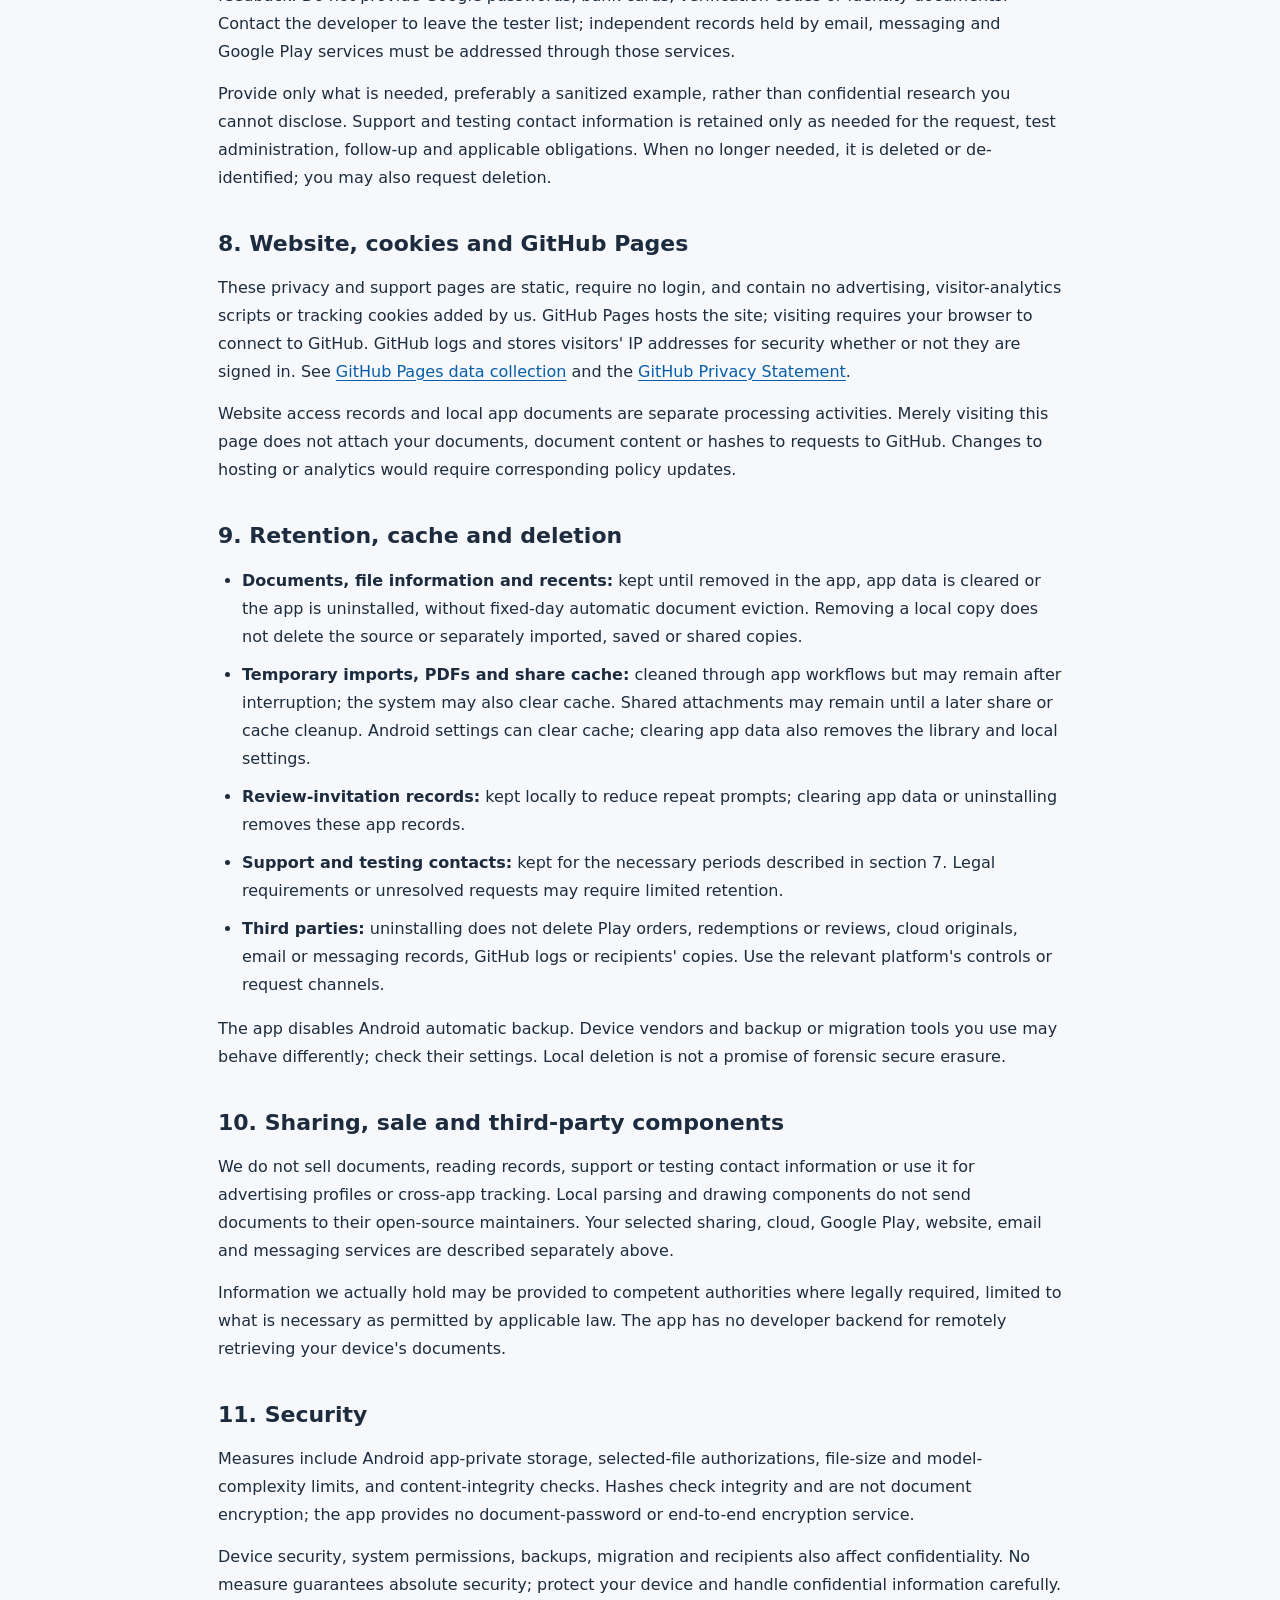
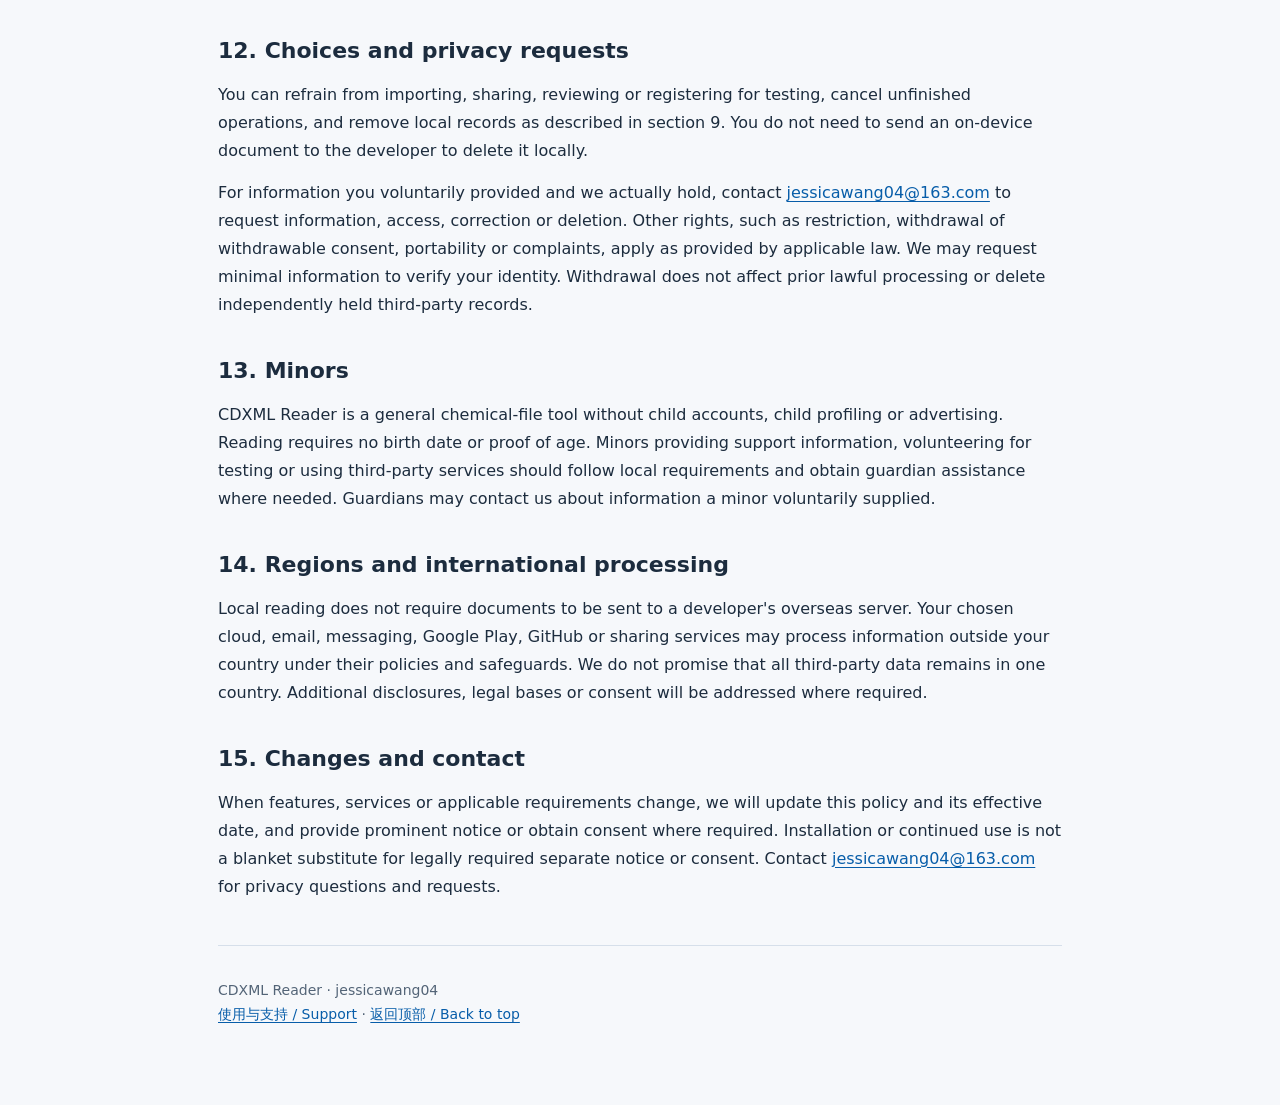
==== commit 06a7f26c: "Fix Chinese text encoding by publishing original UTF-8 bytes" ====
--- a/index.html
+++ b/index.html
@@ -3,120 +3,120 @@
 <head>
   <meta charset="utf-8">
   <meta name="viewport" content="width=device-width, initial-scale=1">
-  <meta name="description" content="CDXML Reader ��˽���� / Privacy Policy �� local CDXML reading, PDF export, Google Play and support.">
-  <title>CDXML Reader �� ��˽���� / Privacy Policy</title>
+  <meta name="description" content="CDXML Reader 隐私政策 / Privacy Policy — local CDXML reading, PDF export, Google Play and support.">
+  <title>CDXML Reader · 隐私政策 / Privacy Policy</title>
   <link rel="stylesheet" href="style.css">
   <link rel="canonical" href="https://jessicawang04.github.io/CDXML-Reader/">
 </head>
 <body>
-<a class="skip-link" href="#main">�������� / Skip to content</a>
+<a class="skip-link" href="#main">跳到正文 / Skip to content</a>
 <main id="main">
-  <nav class="site-nav" aria-label="��վ���� / Site navigation">
+  <nav class="site-nav" aria-label="网站导航 / Site navigation">
     <a class="brand" href="index.html">CDXML Reader</a>
-    <a href="index.html" aria-current="page">��˽ / Privacy</a>
-    <a href="support.html">֧�� / Support</a>
+    <a href="index.html" aria-current="page">隐私 / Privacy</a>
+    <a href="support.html">支持 / Support</a>
     <a href="#english" lang="en">English</a>
   </nav>
   <header>
-    <p class="eyebrow">CDXML Reader �� Android</p>
-    <h1>��˽���� <span lang="en">Privacy Policy</span></h1>
-    <p class="meta">���¼���Ч���ڣ�2026 �� 11 �� 6 ��<br><span lang="en">Updated and effective: November 6, 2026</span></p>
-    <p class="intro">������˵����ʹ�� CDXML Reader�����ʱ���վ��������ϵ������ʱ����Ϣ��δ������ĵ����豸�����Ķ��뵼����Google Play���ļ��ṩ������ҳ�йܼ�������ʹ�õ��������񣬷ֱ������ߴ��������Ϣ��</p>
+    <p class="eyebrow">CDXML Reader · Android</p>
+    <h1>隐私政策 <span lang="en">Privacy Policy</span></h1>
+    <p class="meta">更新及生效日期：2026 年 11 月 6 日<br><span lang="en">Updated and effective: November 6, 2026</span></p>
+    <p class="intro">本政策说明您使用 CDXML Reader、访问本网站或主动联系开发者时，信息如何处理。文档在设备本机阅读与导出；Google Play、文件提供方、网页托管及您主动使用的其他服务，分别按其政策处理相关信息。</p>
   </header>
-  <nav class="policy-toc" aria-label="��������Ŀ¼">
-    <a href="#zh-scope">���÷�Χ</a><a href="#zh-data">��Ϣ����;</a><a href="#zh-permissions">ϵͳ��Ȩ</a><a href="#zh-play">Google Play</a><a href="#zh-retention">������ɾ��</a><a href="#zh-rights">����Ȩ��</a><a href="#english" lang="en">English policy</a>
+  <nav class="policy-toc" aria-label="中文政策目录">
+    <a href="#zh-scope">适用范围</a><a href="#zh-data">信息与用途</a><a href="#zh-permissions">系统授权</a><a href="#zh-play">Google Play</a><a href="#zh-retention">保留与删除</a><a href="#zh-rights">您的权利</a><a href="#english" lang="en">English policy</a>
   </nav>
 
-  <section lang="zh-CN" aria-label="������˽����">
-    <h2 id="zh-scope">1. ���÷�Χ����ϵ��</h2>
-    <p>������������ CDXML Reader Android Ӧ�ü�����˽���ߡ�֧����ҳ��CDXML Reader �� CDXML �ļ�ֻ���鿴�� PDF �������ߣ����ṩ�ĵ��༭��Ӧ�����˺š����ġ�����Ӧ���ڹ��򡣿����߼���˽��ϵ������Ϊ <strong>jessicawang04</strong>����ϵ����Ϊ <a href="mailto:jessicawang04@163.com">jessicawang04@163.com</a>��</p>
-    <p>�����߲���� Google Play�����̡��ʼ���˽��ƽ̨��������շ����Ե���˽���ߡ����Ƕ����ṩ�ķ��������Ϣ������������˵����</p>
-
-    <h2 id="zh-data">2. ������Щ��Ϣ���Լ�Ϊʲô����</h2>
-    <p>Ӧ�����Ķ���Ҫ��ע���˺ţ�Ҳ��Ҫ���ṩ�������绰���롢����֤���򸶿�ƾ�ݡ���ǰӦ��û�п������Խ��ĵ������������ SDK �򿪷��߽����Զ����Ϊ�����������ϱ����񡣱����ĵ��Կ��ܰ������˻�����Ϣ����ȷ������Ȩʹ�á����漰������</p>
-    <div class="table-wrap" tabindex="0" role="region" aria-label="��Ϣ�����;������λ��">
+  <section lang="zh-CN" aria-label="中文隐私政策">
+    <h2 id="zh-scope">1. 适用范围与联系方</h2>
+    <p>本政策适用于 CDXML Reader Android 应用及本隐私政策、支持网页。CDXML Reader 是 CDXML 文件只读查看及 PDF 导出工具，不提供文档编辑、应用内账号、订阅、广告或应用内购买。开发者及隐私联系人署名为 <strong>jessicawang04</strong>，联系邮箱为 <a href="mailto:jessicawang04@163.com">jessicawang04@163.com</a>。</p>
+    <p>本政策不替代 Google Play、云盘、邮件、私信平台或分享接收方各自的隐私政策。它们独立提供的服务及相关信息处理，见下文说明。</p>
+
+    <h2 id="zh-data">2. 处理哪些信息，以及为什么处理</h2>
+    <p>应用内阅读不要求注册账号，也不要求提供姓名、电话号码、身份证件或付款凭据。当前应用没有开发者自建文档服务器、广告 SDK 或开发者接入的远程行为分析、崩溃上报服务。本地文档仍可能包含个人或保密信息，请确认您有权使用、保存及分享。</p>
+    <div class="table-wrap" tabindex="0" role="region" aria-label="信息类别、用途及保存位置">
       <table>
-        <thead><tr><th scope="col">��Ϣ���</th><th scope="col">��;</th><th scope="col">�����봫��</th></tr></thead>
+        <thead><tr><th scope="col">信息类别</th><th scope="col">用途</th><th scope="col">保存与传输</th></tr></thead>
         <tbody>
-          <tr><td>��������ļ����ݺ��ļ���</td><td>���������ơ������ؿ�������ԭ����</td><td>Ӧ��˽�д洢�еı��ظ��������Զ��ϴ���������</td></tr>
-          <tr><td>�ļ���С������У��ֵ����ϣ���������ʱ��</td><td>У�鸱�������ԡ�ʶ�����и�������������б�</td><td>�������棻��ϣ�����͸�������</td></tr>
-          <tr><td>�Ķ��������Ķ�����������ʱ�䣻�ӱ�����ȡ�İ�װʱ��</td><td>�ж���Ը��������ʱ���������ظ�����</td><td>�������������򿪷��߱����Ķ���Ϊ</td></tr>
-          <tr><td>��ʱ�����ļ������ɵ� PDF �ͷ�������</td><td>��ɵ��롢��������ѡ��ķ���</td><td>�����ݴ���Ӧ�û��棻�����������ɽ��շ����д���</td></tr>
-          <tr><td>�������ṩ��֧���ʼ������ԵǼ����估����</td><td>�ظ����⡢�Ų���󡢹��������ʸ񼰴�����˽����</td><td>�ɿ����߼���ѡ����ʼ���˽�Ż����ƽ̨�����������ڱ���</td></tr>
-          <tr><td>�̵����ء����򡢶һ������ۼ���վ������Ϣ</td><td>����Ӧƽ̨��������</td><td>�� Google Play����ҳ�йܷ��Ȱ������ߴ��������� 6��8 ��</td></tr>
+          <tr><td>您导入的文件内容和文件名</td><td>解析、绘制、离线重开及分享原附件</td><td>应用私有存储中的本地副本；不自动上传给开发者</td></tr>
+          <tr><td>文件大小、内容校验值（哈希）和最近打开时间</td><td>校验副本完整性、识别已有副本及排列最近列表</td><td>本机保存；哈希不发送给开发者</td></tr>
+          <tr><td>阅读次数、阅读及评价邀请时间；从本机读取的安装时间</td><td>判断自愿评价邀请时机并减少重复提醒</td><td>本机处理，不向开发者报告阅读行为</td></tr>
+          <tr><td>临时导入文件、生成的 PDF 和分享附件</td><td>完成导入、导出和您选择的分享</td><td>可能暂存在应用缓存；主动分享后由接收方另行处理</td></tr>
+          <tr><td>您主动提供的支持邮件、测试登记邮箱及附件</td><td>回复问题、排查错误、管理测试资格及处理隐私请求</td><td>由开发者及您选择的邮件、私信或测试平台处理，不限于本机</td></tr>
+          <tr><td>商店下载、购买、兑换、评价及网站访问信息</td><td>由相应平台完成其服务</td><td>由 Google Play、网页托管方等按其政策处理，见第 6、8 节</td></tr>
         </tbody>
       </table>
     </div>
 
-    <h2 id="zh-permissions">3. �ļ�ѡ����ϵͳ��Ȩ</h2>
-    <p>Ӧ��ʹ�� Android ϵͳ�ļ�ѡ�������Լ�����Ӧ��������������Ӧ�õ��ļ�������Ϊ������ѡ���������ļ���ȡ��Ӧ���ݣ�������������̨�豸���ļ��ṩ�������Ǳ��ش洢���ⲿ�洢�����̡�</p>
-    <p>��Ӧ�÷����治���� INTERNET��ͨѶ¼����λ���������˷硢����ʶ�����ȫ���ļ���Ȩ�ޣ�Ҳ������Ӧ���ڹ���ϵͳ�ļ��ṩ����Google Play����������ʼ��ȶ���Ӧ���Կ�ʹ������Ȩ����������Ӧ��û�л�����Ȩ�ޣ���������Щ����Ҳ��������ȡ���ļ�ѡ�񲻻Ὣ�ļ����͸������ߡ�</p>
-
-    <h2 id="zh-local">4. ���ؽ��������̿���</h2>
-    <p>�ĵ���������ʾ�� PDF �������豸����ɡ�����ʱ������Դ�ļ�ԭʼ�ֽڵı��ظ����������ٴδ򿪺ͷ�����ֻ���Ķ��� PDF ��������д��Դԭ�壻Ӧ�ò����ĵ����ĵ����ݻ��ϣ���� Google SDK �򿪷��߷�������</p>
-    <p>ѡ����δ���ص������ļ�ʱ����Ҫ�ļ��ṩ�������أ����˺š��������˽�������á��������ǵ�ʱ�Ŀ��գ��ƶ˺����޸Ĳ����Զ�ͬ�������ظ���������ļ��б����������߷��������豸ͬ������Ӧ�ò��ṩԶ��ת�����ƶ˽������ƶ��ĵ����ݡ�</p>
-
-    <h2 id="zh-sharing">5. PDF ��������������շ�����</h2>
-    <p>������ִ�б�������ʱ�����ɵ� PDF ��ԭʼ�����Żύ����ѡ���λ�á�Ӧ�û�����ļ����ܰ���ԭ���е����֡�ͼƬ���ṹ���ļ����Ƽ������Ϣ��Ӧ�ò�������ʶ����Ƴ�ȫ���������ݡ����ڲ���ǰ������ݡ����ն���ͱ���Ҫ��</p>
-    <p>���շ����ܱ��桢�ϴ������ת���ļ����������������ߡ�ȡ���������治�ܱ�֤�����ѽ������շ��ĸ���������������������Ӧ�û��棻�Ƴ��Ķ��⸱���������Դ�ļ������б���� PDF ����շ����ݣ�ɾ���������� 9 �ڡ�</p>
-
-    <h2 id="zh-play">6. Google Play ���򡢶һ���������ƽ̨����</h2>
-    <p>CDXML Reader ͨ�� Google Play ����һ���Ը������أ��޶��Ļ�Ӧ���ڶ������������������ṩ��Ӧ�ñ�������һ��룬�� Google Play ����Ч�ڡ��˺��ʸ���Ӧ����һ���������Ӧ���ڹ���������á�Ӧ�ü۸񡢹����ʸ񡢶������һ����˿��� Google Play ��������Ӧ�ò���ȡ���п��Ż򸶿����룬Ҳ����Ӧ�����鵥�򻺴湺�����ơ�����ǩ��������״̬��</p>
-    <p>�����߿���ͨ�� Play Console ���ƽ̨�ṩ�Ķ������һ�ͳ�ơ����ۻ����������Ϣ��Google �˺ż� Play ��ȡ��¼�� Google ���������Ǳ�Ӧ�õ��˺Ż��ĵ�ͬ�������Ķ���ʹ�� PDF �������ṩ֧�ֲ����ύ����Ϊ������</p>
-    <p>����������Ը�ҿ����������޽�����ָ���Ǽ�Ҫ��Google Play In-App Review ������������Ǽ������֣��������ۿ������̵�չʾ����ղ��Է�������˽���ṩ�������ߡ�Ӧ�ò��ܴ�����������ɻص���֪���Ƿ����ֻ���������ǣ�����ͨ�� Google Play �༭��ɾ�����ۡ�</p>
-    <p>Google Play �� Android ƽ̨Ҳ���ܰ������ߡ�ϵͳ���ü�����ѡ�������ء���ϻ�ȫ��Ϣ������Ӧ���򿪷����ϴ��ĵ���ͬ������ <a href="https://policies.google.com/privacy">Google ��˽����</a>��<a href="https://developer.android.com/guide/playcore/in-app-review#data-safety">In-App Review ����˵��</a>�� <a href="https://support.google.com/googleplay/android-developer/answer/6321495?hl=en">Google Play ����˵��</a>��</p>
-
-    <h2 id="zh-support">7. ������ϵ����������Ը���ԵǼ�</h2>
-    <p>ͨ�� <a href="mailto:jessicawang04@163.com">jessicawang04@163.com</a> ��ϵ����ʱ�������߻��յ������ʼ���ַ�����ļ���Ը�ṩ���ļ�����ͼ���豸�ͺš�ϵͳ��Ӧ�ð汾����Ϣ�����ڻظ����Ų�����ʹ�����˽�����ʼ��Ĵ���ʹ洢Ҳ�漰�ʼ������ṩ����</p>
-    <p>������Ը�Ǽǲ��ԣ������߿���ͨ���ʼ���˽���յ����� Google Play ��¼����Ͳ��Է���������ά�� Play �������������Ͳ���˵����һ��뼰���ŷ����������ṩ Google ���롢���п�����֤���֤����������ϵ�������˳������������ʼ���˽�ź� Google Play ���Զ��������ļ�¼������Ӧ��������</p>
-    <p>��ֻ�ṩ�Ų������������Ϣ�����ȷ���ȥ���������ݵ�ʾ������Ҫ������Ȩ��¶���о�ԭ�塣֧�ֺͲ�����ϵ��Ϣ���ڴ������󡢹������ԡ�������ͨ�������������������ڼ䱣����������Ҫʱɾ����ȥ��ʶ������Ҳ������ɾ����</p>
-
-    <h2 id="zh-website">8. ��վ��Cookie �� GitHub Pages</h2>
-    <p>����˽���ߺ�֧��ҳ�Ǿ�̬��ҳ�����������ӵĹ�桢���ʷ����ű���׷�� Cookie����Ҫ���¼����ҳ�� GitHub Pages �йܣ�������ʱ�������Ҫ�� GitHub �������ӡ�GitHub ��Ϊ��ȫĿ�ļ�¼�ͱ�������ߵ� IP ��ַ���������Ƿ��¼ GitHub����� <a href="https://docs.github.com/en/pages/getting-started-with-github-pages/what-is-github-pages#data-collection">GitHub Pages �����ռ�˵��</a>�� <a href="https://docs.github.com/en/site-policy/privacy-policies/github-general-privacy-statement">GitHub ��˽����</a>��</p>
-    <p>��վ���ʼ�¼�뱾���ĵ������ǲ�ͬ����Ϣ�����������ʱ���ҳ���Ὣ���Ķ����ĵ����ĵ����ݻ��ϣ�������͵� GitHub���Ժ�����йܷ�������ӷ�������ʱ������Ӧ���±����ߡ�</p>
-
-    <h2 id="zh-retention">9. �������ޡ�������ɾ��</h2>
+    <h2 id="zh-permissions">3. 文件选择与系统授权</h2>
+    <p>应用使用 Android 系统文件选择器，以及其他应用主动分享给本应用的文件。它仅为处理您选定或发来的文件读取相应内容，不主动遍历整台设备。文件提供方可能是本地存储、外部存储或云盘。</p>
+    <p>本应用发布版不申请 INTERNET、通讯录、定位、相机、麦克风、广告标识或管理全部文件的权限，也不接入应用内购买。系统文件提供方、Google Play、浏览器、邮件等独立应用仍可使用自身权限联网；本应用没有互联网权限，不代表这些服务也不联网。取消文件选择不会将文件发送给开发者。</p>
+
+    <h2 id="zh-local">4. 本地解析与云盘快照</h2>
+    <p>文档解析、显示和 PDF 生成在设备上完成。导入时保留来源文件原始字节的本地副本，用于再次打开和分享。只读阅读及 PDF 导出不改写来源原稿；应用不将文档、文档内容或哈希传给 Google SDK 或开发者服务器。</p>
+    <p>选择尚未下载的云盘文件时，需要文件提供方先下载，其账号、网络和隐私政策适用。导入结果是当时的快照，云端后续修改不会自动同步到本地副本；最近文件列表不经开发者服务器跨设备同步。本应用不提供远程转换、云端解析或云端文档备份。</p>
+
+    <h2 id="zh-sharing">5. PDF 导出、分享与接收方副本</h2>
+    <p>您主动执行保存或分享时，生成的 PDF 或原始附件才会交给您选择的位置、应用或服务。文件可能包含原稿中的文字、图片、结构、文件名称及相关信息；应用不会替您识别或移除全部敏感内容。请在操作前检查内容、接收对象和保密要求。</p>
+    <p>接收方可能保存、上传或继续转发文件，适用其自身政策。取消分享界面不能保证撤回已交给接收方的副本。分享附件可能暂留应用缓存；移除阅读库副本不清除来源文件、另行保存的 PDF 或接收方数据，删除方法见第 9 节。</p>
+
+    <h2 id="zh-play">6. Google Play 购买、兑换、评价与平台服务</h2>
+    <p>CDXML Reader 通过 Google Play 采用一次性付费下载，无订阅或应用内额外解锁。面向测试者提供的应用本体促销兑换码，由 Google Play 按有效期、账号资格及相应条款兑换；它不是应用内购买或订阅试用。应用价格、购买资格、订单、兑换和退款由 Google Play 处理；本应用不获取银行卡号或付款密码，也不在应用内验单或缓存购买令牌、交易签名、订阅状态。</p>
+    <p>开发者可能通过 Play Console 获得平台提供的订单、兑换统计、评价或汇总运行信息。Google 账号及 Play 获取记录由 Google 管理，不是本应用的账号或文档同步服务。阅读、使用 PDF 导出或提供支持不以提交评价为条件。</p>
+    <p>评价邀请自愿且可以跳过，无奖励或指定星级要求。Google Play In-App Review 处理您输入的星级和文字：公开评价可能在商店展示，封闭测试反馈可能私下提供给开发者。应用不能从评价流程完成回调得知您是否评分或给出多少星；您可通过 Google Play 编辑或删除评价。</p>
+    <p>Google Play 和 Android 平台也可能按其政策、系统设置及您的选择处理下载、诊断或安全信息。这与应用向开发者上传文档不同。参阅 <a href="https://policies.google.com/privacy">Google 隐私政策</a>、<a href="https://developer.android.com/guide/playcore/in-app-review#data-safety">In-App Review 数据说明</a>和 <a href="https://support.google.com/googleplay/android-developer/answer/6321495?hl=en">Google Play 促销说明</a>。</p>
+
+    <h2 id="zh-support">7. 主动联系开发者与自愿测试登记</h2>
+    <p>通过 <a href="mailto:jessicawang04@163.com">jessicawang04@163.com</a> 联系我们时，开发者会收到您的邮件地址、正文及自愿提供的文件、截图、设备型号、系统或应用版本等信息，用于回复、排查问题和处理隐私请求。邮件的传输和存储也涉及邮件服务提供方。</p>
+    <p>若您自愿登记测试，开发者可能通过邮件或私信收到您的 Google Play 登录邮箱和测试反馈，用于维护 Play 测试名单、发送测试说明或兑换码及安排反馈。无需提供 Google 密码、银行卡、验证码或证件。您可联系开发者退出测试名单；邮件、私信和 Google Play 各自独立保留的记录需向相应服务处理。</p>
+    <p>请只提供排查所需的最少信息，优先发送去除敏感内容的示例，不要发送无权披露的研究原稿。支持和测试联系信息仅在处理请求、管理测试、后续沟通及履行适用义务所需期间保留；不再需要时删除或去标识化，您也可请求删除。</p>
+
+    <h2 id="zh-website">8. 网站、Cookie 与 GitHub Pages</h2>
+    <p>本隐私政策和支持页是静态网页，无我们添加的广告、访问分析脚本或追踪 Cookie，不要求登录。网页由 GitHub Pages 托管；您访问时浏览器需要与 GitHub 建立连接。GitHub 会为安全目的记录和保存访问者的 IP 地址，无论您是否登录 GitHub，详见 <a href="https://docs.github.com/en/pages/getting-started-with-github-pages/what-is-github-pages#data-collection">GitHub Pages 数据收集说明</a>及 <a href="https://docs.github.com/en/site-policy/privacy-policies/github-general-privacy-statement">GitHub 隐私声明</a>。</p>
+    <p>网站访问记录与本机文档副本是不同的信息处理。仅访问本网页不会将您阅读的文档、文档内容或哈希附带发送到 GitHub。以后更换托管服务或增加分析工具时，会相应更新本政策。</p>
+
+    <h2 id="zh-retention">9. 保留期限、缓存与删除</h2>
     <ul>
-      <li><strong>�ĵ����ļ���Ϣ������б���</strong>����������Ӧ�����Ƴ���Ӧ���������Ӧ�����ݻ�ж�أ�û�а��̶������Զ���̭�ĵ��Ļ��ơ�ɾ������������ɾ����Դԭ������е��롢���桢�����ĸ�����</li>
-      <li><strong>��ʱ���롢PDF ��������棺</strong>��Ӧ�������������쳣�ж�ʱ����������ϵͳҲ�����������档�����������ܱ��������������򻺴�������Android ���ÿ�������棻���Ӧ�����ݻ����Ƴ��ĵ���ͱ������á�</li>
-      <li><strong>���������¼��</strong>�����������ڼ����ظ����ѣ����Ӧ�����ݻ�ж�ؿ��Ƴ���ЩӦ�ü�¼��</li>
-      <li><strong>֧�ּ�������ϵ��Ϣ��</strong>���� 7 ��������Ҫ�ڼ䱣��������ȷ��Ҫ���������δ�������ʱ���������ޱ�����Ӧ��¼��</li>
-      <li><strong>��������¼��</strong>ж��Ӧ�ò���ɾ�� Google Play �������һ������ۼ�¼������ԭ�塢�ʼ���˽�ż�¼��GitHub ��־�����շ���������ʹ�ö�Ӧƽ̨�����û�����������</li>
+      <li><strong>文档、文件信息及最近列表：</strong>保留至您在应用内移除相应副本、清除应用数据或卸载，没有按固定天数自动淘汰文档的机制。删除本机副本不删除来源原稿或另行导入、保存、分享的副本。</li>
+      <li><strong>临时导入、PDF 与分享缓存：</strong>按应用流程清理，异常中断时可能暂留；系统也可能清理缓存。分享附件可能保留到后续分享或缓存清理。Android 设置可清除缓存；清除应用数据还会移除文档库和本机设置。</li>
+      <li><strong>评价邀请记录：</strong>本机保留用于减少重复提醒，清除应用数据或卸载可移除这些应用记录。</li>
+      <li><strong>支持及测试联系信息：</strong>按第 7 节所述必要期间保留；法律确有要求或请求尚未处理完成时，可能有限保留相应记录。</li>
+      <li><strong>第三方记录：</strong>卸载应用不能删除 Google Play 订单、兑换及评价记录、云盘原稿、邮件或私信记录、GitHub 日志及接收方副本；请使用对应平台的设置或请求渠道。</li>
     </ul>
-    <p>��Ӧ�ùر� Android �Զ����ݡ��豸���̻���ʹ�õı��ݡ�Ǩ�ƹ��߿�����Ϊ��ͬ����˶������á������Ƴ������ڶԴ洢���ʵ�ȡ֤����ȫ������</p>
-
-    <h2 id="zh-third-parties">10. ��������������������</h2>
-    <p>���ǲ������ĵ����Ķ���¼��֧�ֻ������ϵ��Ϣ��Ҳ���������ڹ�滭����Ӧ��׷�١����ؽ����ͻ���������Ὣ�ĵ����͸��俪Դά���ߡ�������������ʹ�����̡�Google Play����վ���ʼ���˽��ʱ�ĵ������������������ķֱ�˵����</p>
-    <p>������ʵ�ʳ��е���Ϣ����������������Ȩ�޵Ļ����ṩ���������÷���������Χ������������Ϣ����Ӧ��û�й�������Զ�̻�ȡ���豸�ĵ��ĺ�̨��</p>
-
-    <h2 id="zh-security">11. ��Ϣ��ȫ</h2>
-    <p>��ʩ���� Android Ӧ��˽�д洢���û�ѡ����ļ�������Ȩ���ļ���С��ģ�͸��Ӷ����ƣ��Լ�����������У�顣��ϣ���ڼ�������ԣ������ĵ����ܣ�Ӧ��δ�ṩ�ĵ������˵��˼��ܷ���</p>
-    <p>�豸��ȫ��ϵͳȨ�ޡ�����Ǩ�Ƽ��������շ�Ҳ��Ӱ������ԡ��κδ�ʩ�����ܱ�֤���԰�ȫ���뱣���豸�����������������ϡ�</p>
-
-    <h2 id="zh-rights">12. ����ѡ������˽����</h2>
-    <p>���ɲ����롢�������������ۡ����Ǽǲ��ԣ�ȡ����δ��ɵĲ������򰴵� 9 ������������¼��ɾ�������������豸�ϵ��ĵ��������Ƚ��ĵ����͸������ߡ�</p>
-    <p>�����������ṩ������ʵ�ʳ��е���Ϣ����ͨ�� <a href="mailto:jessicawang04@163.com">jessicawang04@163.com</a> �����˽⡢���ʡ�������ɾ�������ƴ��������ؿɳ��ص�ͬ�⡢��Я����Ͷ�ߵ�����Ȩ���������÷��ɸ���ķ�ΧΪ׼�����ǿ���Ҫ�����ٱ�Ҫ����Ϣ�˶����������ݣ�����ͬ�ⲻӰ���ǰ�������еĴ�����Ҳ����ɾ���������������еļ�¼��</p>
-
-    <h2 id="zh-minors">13. δ������</h2>
-    <p>CDXML Reader ��һ�㻯ѧ�ļ����ߣ������ͯ�˺š���ͯ������棬��Ҫ��Ϊ�Ķ��ṩ�������ڻ�����֤����δ�����˷���֧�����ϡ��μӲ��Ի�ʹ�õ���������ʱ��Ӧ���ص���Ҫ������Ҫʱ��ü໤��Э�����໤�˿�ͨ������������ϵ���Ǵ���δ�����������ṩ����Ϣ��</p>
-
-    <h2 id="zh-regions">14. ��ͬ������羳����</h2>
-    <p>�����Ķ���Ҫ���򿪷��ߵľ�������������ĵ�����ѡ������̡��ʼ���˽�š�Google Play��GitHub �������������������ڹ��һ�������⴦����Ϣ�����������ߺͱ��ϴ�ʩ�����ǲ���ŵ������ȫ������λ��ͬһ���ң���Ҫ����˵�����������ݻ�ͬ��ʱ����������Ҫ������</p>
-
-    <h2 id="zh-changes">15. ���߸�������ϵ</h2>
-    <p>���ܡ����������Ҫ��仯ʱ�����ǻ���±����߲�ע����Ч���ڣ�����Ҫʱ�ṩ����֪ͨ��ȡ��ͬ�⡣��װ�����ʹ��Ӧ�ò������������Ҫ��ĵ�����֪��ͬ�⡣��˽�������������ϵ <a href="mailto:jessicawang04@163.com">jessicawang04@163.com</a>��</p>
+    <p>本应用关闭 Android 自动备份。设备厂商或您使用的备份、迁移工具可能行为不同，请核对其设置。本地移除不等于对存储介质的取证级安全擦除。</p>
+
+    <h2 id="zh-third-parties">10. 共享、出售与第三方组件</h2>
+    <p>我们不出售文档、阅读记录、支持或测试联系信息，也不将其用于广告画像或跨应用追踪。本地解析和绘制组件不会将文档发送给其开源维护者。您主动分享、使用云盘、Google Play、网站或邮件及私信时的第三方处理，已在上文分别说明。</p>
+    <p>对我们实际持有的信息，如依法必须向有权限的机关提供，将在适用法律允许范围内限于所需信息。本应用没有供开发者远程获取您设备文档的后台。</p>
+
+    <h2 id="zh-security">11. 信息安全</h2>
+    <p>措施包括 Android 应用私有存储、用户选择的文件访问授权、文件大小及模型复杂度限制，以及内容完整性校验。哈希用于检查完整性，不是文档加密；应用未提供文档密码或端到端加密服务。</p>
+    <p>设备安全、系统权限、备份迁移及分享接收方也会影响机密性。任何措施都不能保证绝对安全，请保护设备并谨慎处理保密资料。</p>
+
+    <h2 id="zh-rights">12. 您的选择与隐私请求</h2>
+    <p>您可不导入、不分享、不评价、不登记测试，取消尚未完成的操作，或按第 9 节清理本机记录。删除仅存在于您设备上的文档，无需先将文档发送给开发者。</p>
+    <p>对于您主动提供且我们实际持有的信息，可通过 <a href="mailto:jessicawang04@163.com">jessicawang04@163.com</a> 请求了解、访问、更正或删除。限制处理、撤回可撤回的同意、可携带或投诉等其他权利，以适用法律赋予的范围为准。我们可能要求最少必要的信息核对请求人身份；撤回同意不影响此前依法进行的处理，也不会删除第三方独立持有的记录。</p>
+
+    <h2 id="zh-minors">13. 未成年人</h2>
+    <p>CDXML Reader 是一般化学文件工具，不设儿童账号、儿童画像或广告，不要求为阅读提供出生日期或年龄证明。未成年人发送支持资料、参加测试或使用第三方服务时，应遵守当地要求并在需要时获得监护人协助。监护人可通过上述邮箱联系我们处理未成年人主动提供的信息。</p>
+
+    <h2 id="zh-regions">14. 不同地区与跨境处理</h2>
+    <p>本机阅读不要求向开发者的境外服务器发送文档。您选择的云盘、邮件、私信、Google Play、GitHub 或分享服务可能在您所在国家或地区以外处理信息，适用其政策和保障措施。我们不承诺第三方全部数据位于同一国家；需要额外说明、法律依据或同意时，将按适用要求处理。</p>
+
+    <h2 id="zh-changes">15. 政策更新与联系</h2>
+    <p>功能、服务或适用要求变化时，我们会更新本政策并注明生效日期，在需要时提供显著通知或取得同意。安装或继续使用应用不概括替代法律要求的单独告知或同意。隐私问题和请求请联系 <a href="mailto:jessicawang04@163.com">jessicawang04@163.com</a>。</p>
   </section>
 
   <hr>
   <section lang="en" id="english" aria-label="English privacy policy">
     <header>
-      <p class="eyebrow">CDXML Reader �� Android</p>
+      <p class="eyebrow">CDXML Reader · Android</p>
       <h1>Privacy Policy</h1>
       <p class="meta">Updated and effective: November 6, 2026</p>
       <p class="intro">This policy explains information processing when you use CDXML Reader, visit this website or contact the developer. Documents are read and exported on your device. Google Play, file providers, hosting and other services you choose handle their own information under their policies.</p>
     </header>
     <nav class="policy-toc" aria-label="English policy contents">
-      <a href="#en-scope">Scope</a><a href="#en-data">Information</a><a href="#en-permissions">Permissions</a><a href="#en-play">Google Play</a><a href="#en-retention">Deletion</a><a href="#en-rights">Your rights</a><a href="#main" lang="zh-CN">��������</a>
+      <a href="#en-scope">Scope</a><a href="#en-data">Information</a><a href="#en-permissions">Permissions</a><a href="#en-play">Google Play</a><a href="#en-retention">Deletion</a><a href="#en-rights">Your rights</a><a href="#main" lang="zh-CN">中文政策</a>
     </nav>
 
     <h2 id="en-scope">1. Scope and contact</h2>
@@ -197,7 +197,7 @@
     <h2 id="en-changes">15. Changes and contact</h2>
     <p>When features, services or applicable requirements change, we will update this policy and its effective date, and provide prominent notice or obtain consent where required. Installation or continued use is not a blanket substitute for legally required separate notice or consent. Contact <a href="mailto:jessicawang04@163.com">jessicawang04@163.com</a> for privacy questions and requests.</p>
   </section>
-  <footer><p>CDXML Reader �� jessicawang04<br><a href="support.html">ʹ����֧�� / Support</a> �� <a href="#main">���ض��� / Back to top</a></p></footer>
+  <footer><p>CDXML Reader · jessicawang04<br><a href="support.html">使用与支持 / Support</a> · <a href="#main">返回顶部 / Back to top</a></p></footer>
 </main>
 </body>
 </html>
